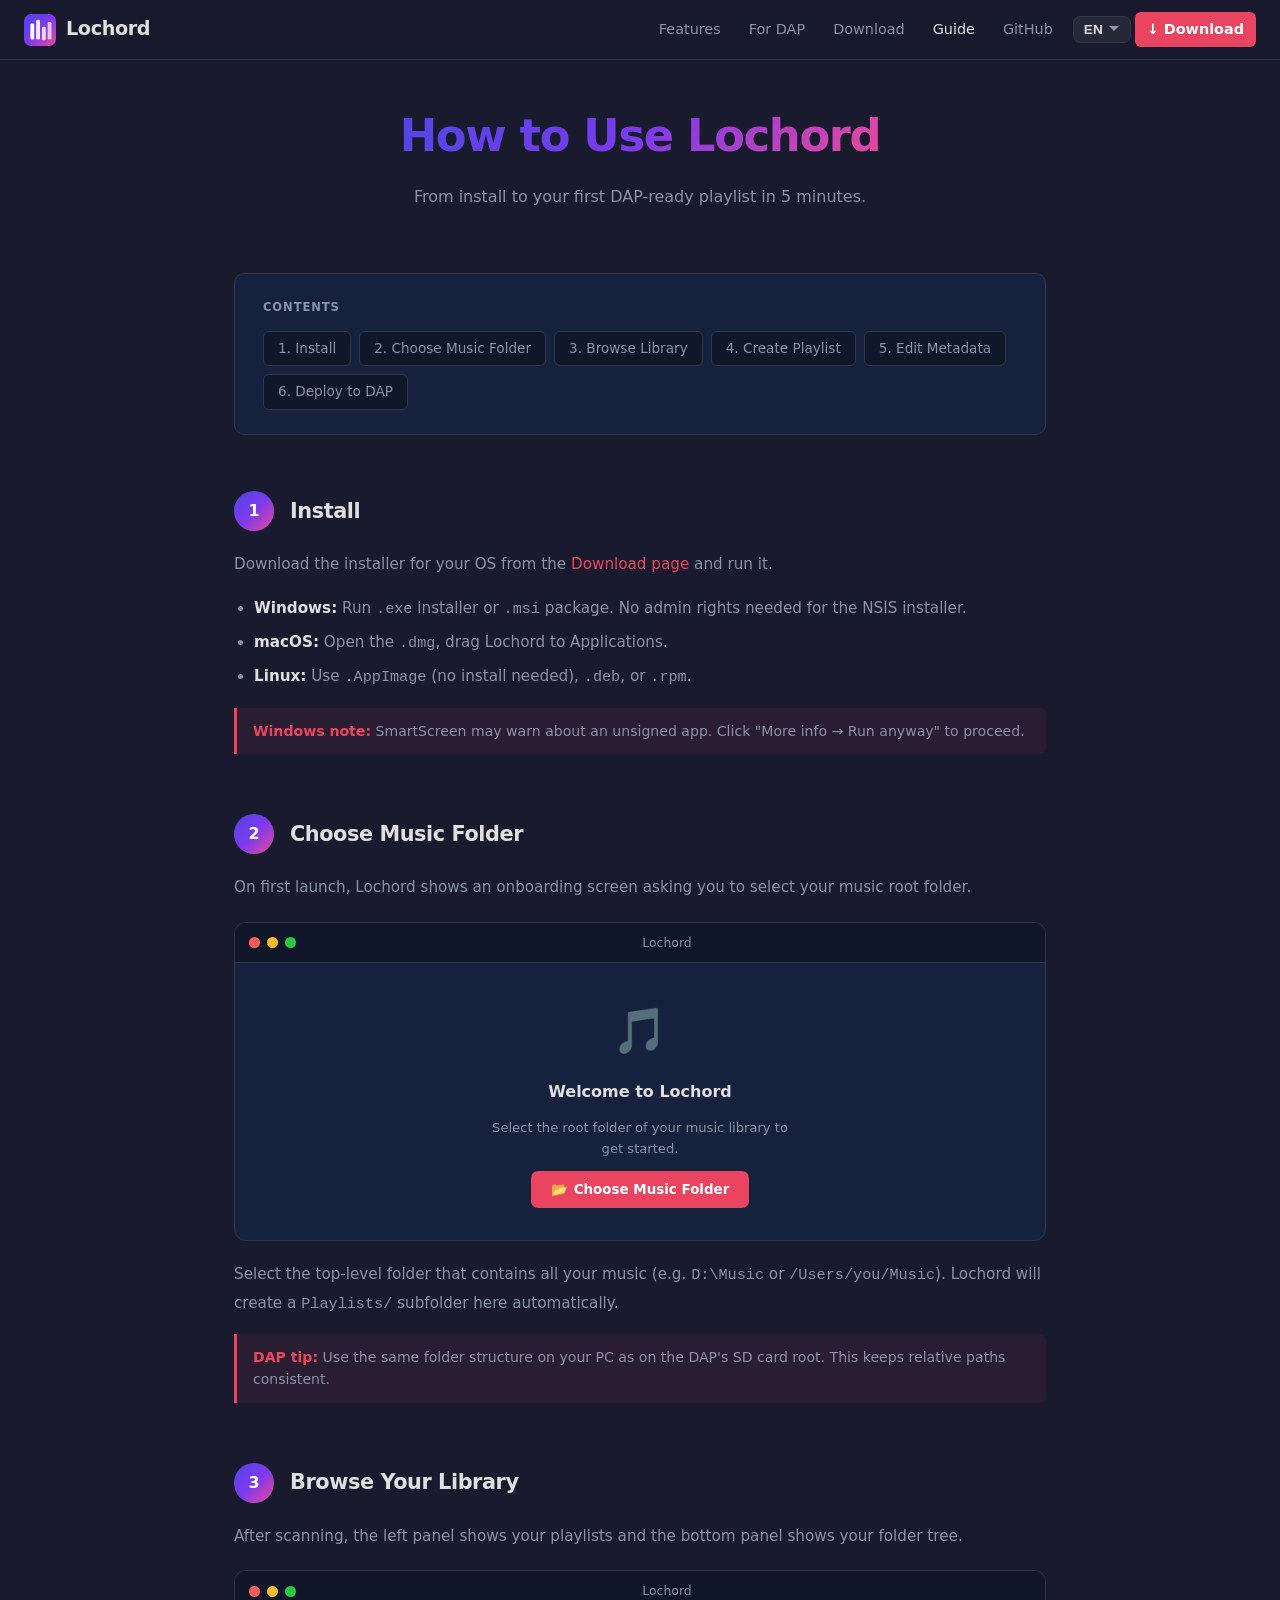
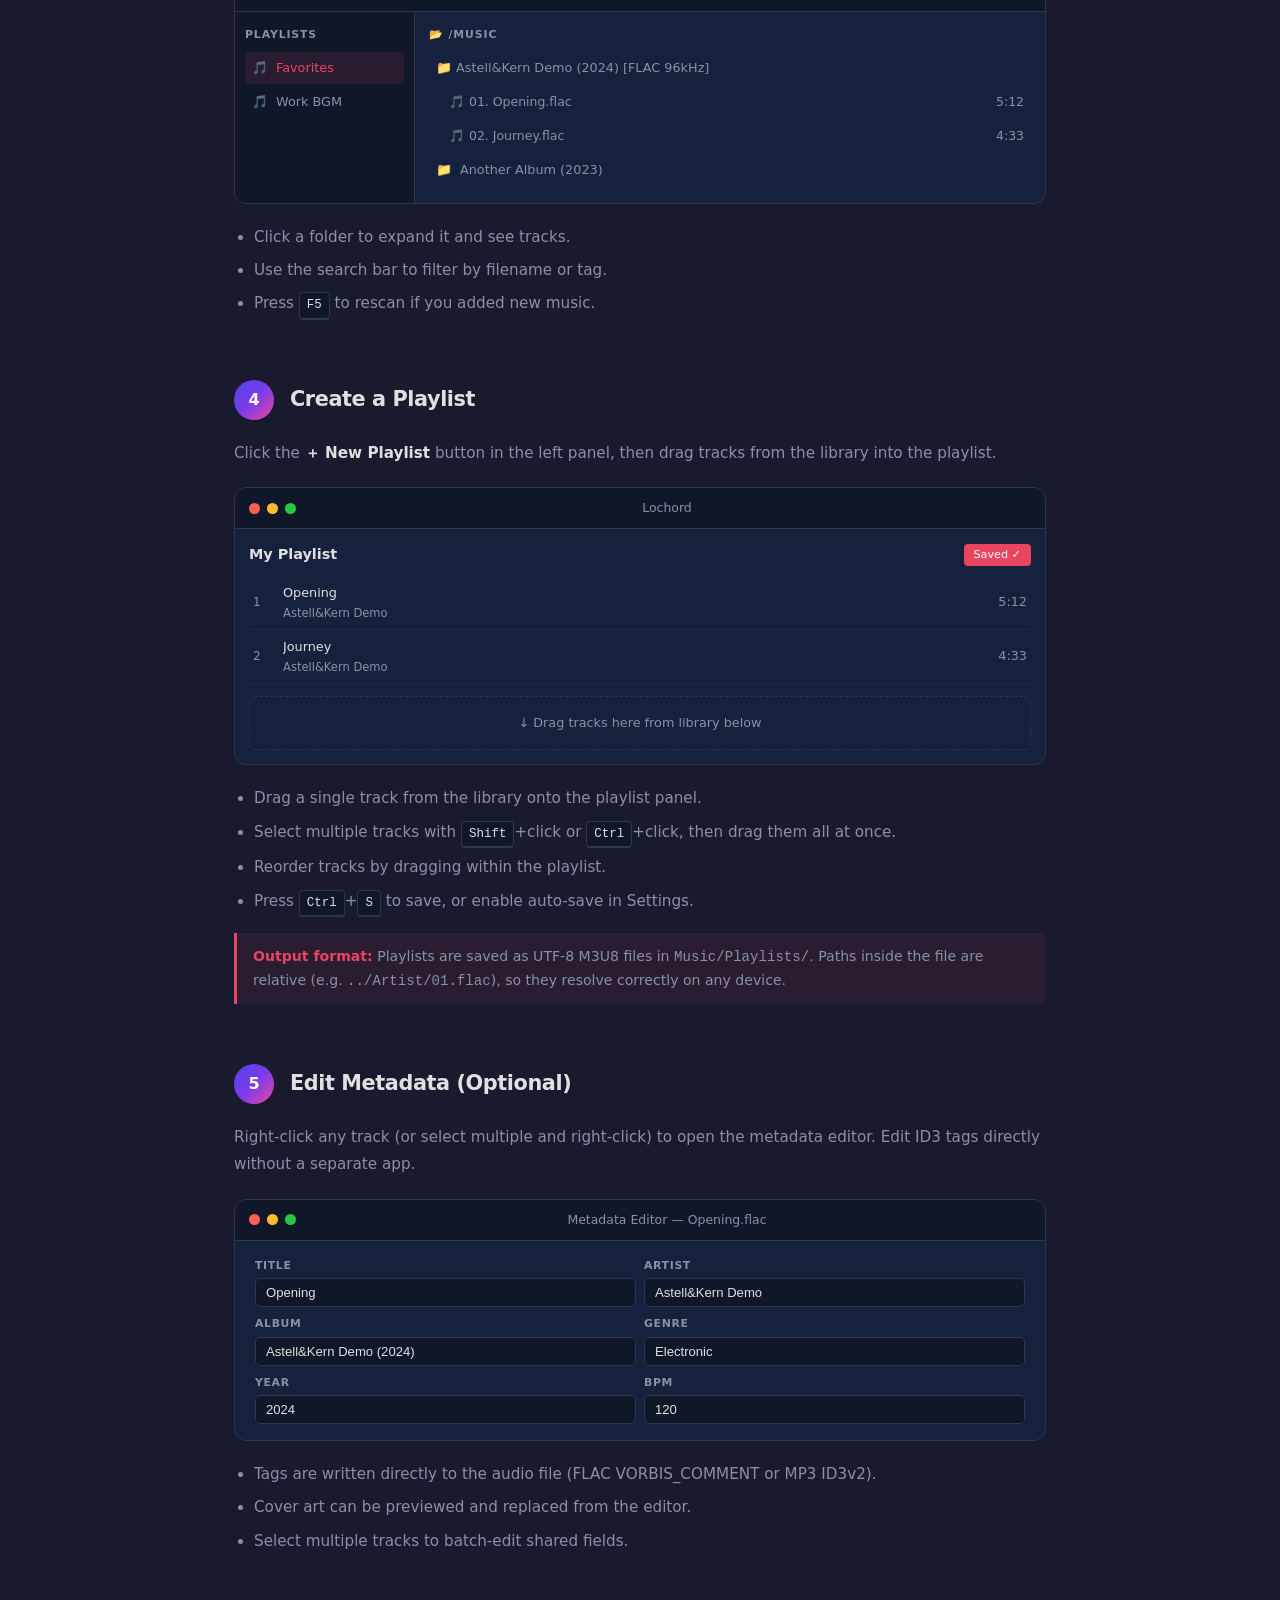
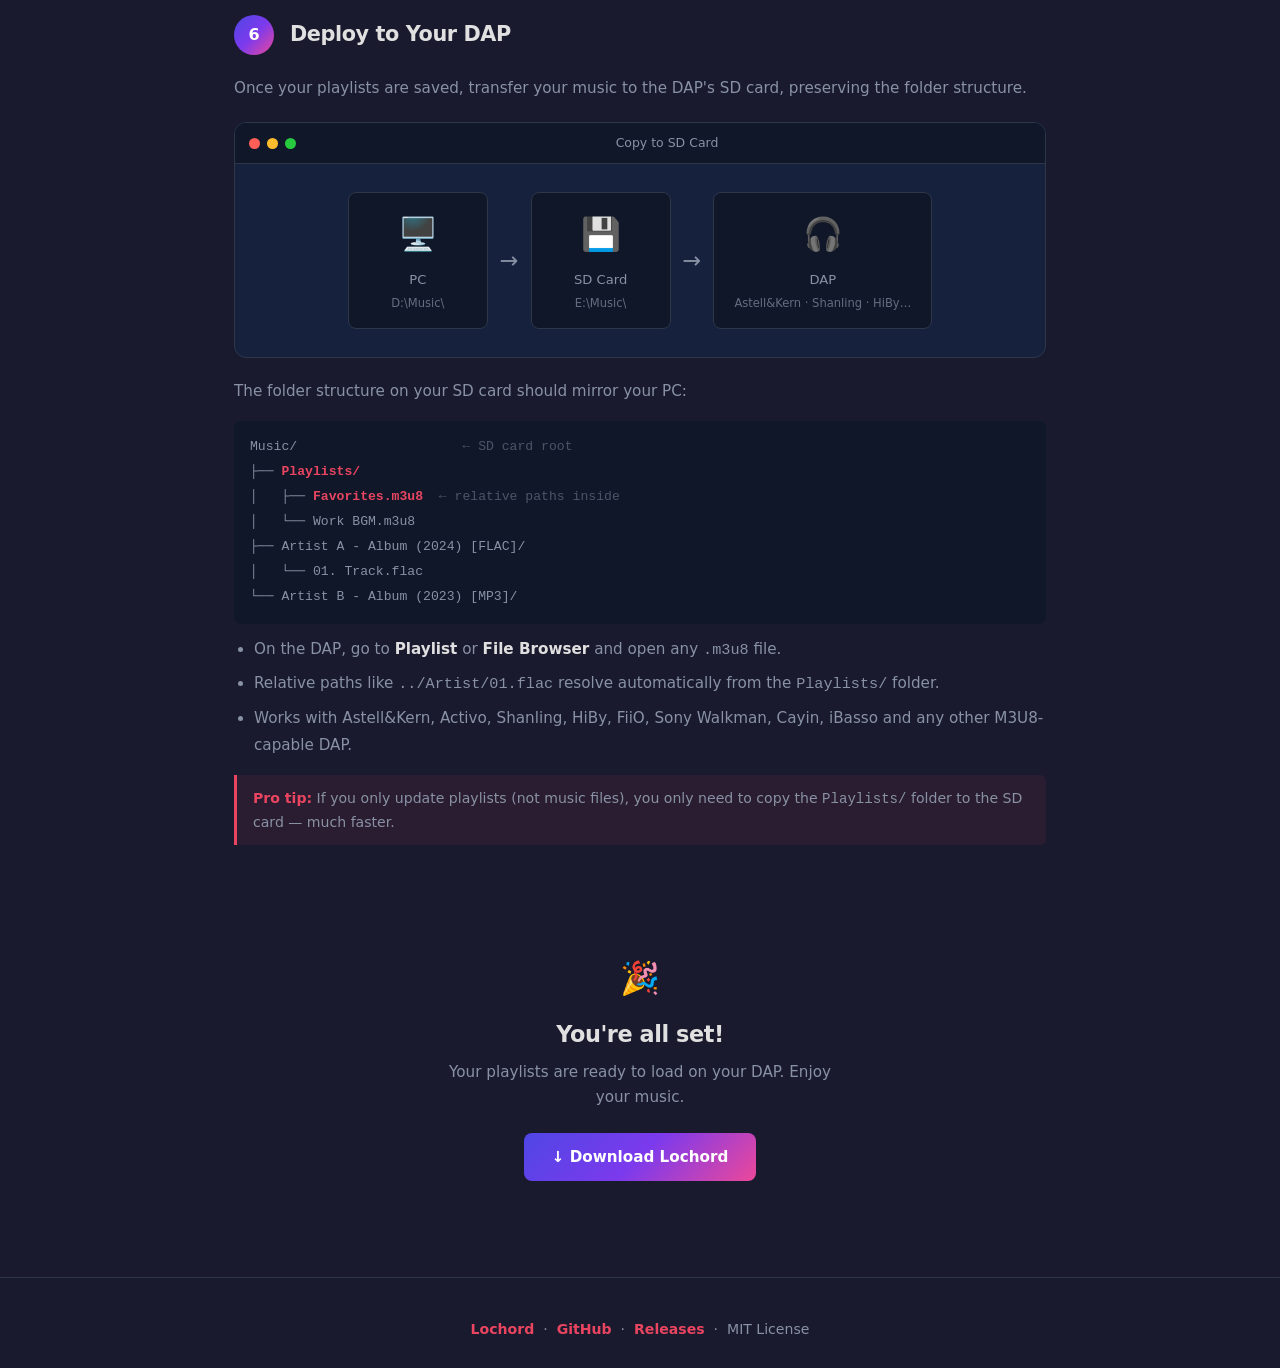
==== guide.html @ 1e68b019 "feat: add guide page and DAP section to LP index.html: - Add 'For DAP' and 'Guide' links to nav - Up" ====
<!DOCTYPE html>
<html lang="en">
<head>
  <meta charset="UTF-8" />
  <meta name="viewport" content="width=device-width, initial-scale=1.0" />
  <meta name="description" content="Lochord Guide — How to use Lochord to manage your music library and create M3U8 playlists for DAP." />
  <title data-i18n="meta.title">Lochord — How to Use</title>
  <link rel="icon" type="image/svg+xml" href="[data-uri]">
  <style>
    *, *::before, *::after { box-sizing: border-box; margin: 0; padding: 0; }

    :root {
      --bg:       #1a1a2e;
      --surface:  #16213e;
      --surface2: #0f1729;
      --accent:   #e94560;
      --accent-h: #ff5577;
      --text:     #e0e0e0;
      --muted:    #8892a4;
      --border:   #2d3748;
      --grad:     linear-gradient(135deg, #4F46E5 0%, #7C3AED 50%, #EC4899 100%);
      --radius:   10px;
    }

    html { scroll-behavior: smooth; }

    body {
      background: var(--bg);
      color: var(--text);
      font-family: -apple-system, BlinkMacSystemFont, 'Segoe UI', system-ui, sans-serif;
      line-height: 1.6;
    }

    a { color: inherit; text-decoration: none; }

    /* ── Nav (shared) ── */
    nav {
      position: fixed;
      top: 0; left: 0; right: 0;
      z-index: 100;
      background: rgba(26,26,46,0.85);
      backdrop-filter: blur(12px);
      -webkit-backdrop-filter: blur(12px);
      border-bottom: 1px solid var(--border);
      padding: 0 24px;
      height: 60px;
      display: flex;
      align-items: center;
      justify-content: space-between;
    }

    .nav-brand {
      display: flex;
      align-items: center;
      gap: 10px;
      font-size: 1.2rem;
      font-weight: 700;
      letter-spacing: -0.02em;
    }
    .nav-brand svg { width: 32px; height: 32px; flex-shrink: 0; }

    .nav-links {
      display: flex;
      align-items: center;
      gap: 4px;
    }

    .nav-links a {
      color: var(--muted);
      font-size: 0.9rem;
      padding: 6px 12px;
      border-radius: 6px;
      transition: color 0.2s, background 0.2s;
    }
    .nav-links a:hover { color: var(--text); background: rgba(255,255,255,0.06); }
    .nav-links a.active { color: var(--text); }
    .nav-links .btn-primary,
    .nav-links .btn-primary:hover { color: #fff; }

    .btn-primary {
      background: var(--accent);
      color: #fff;
      padding: 6px 16px;
      border-radius: 8px;
      font-size: 0.85rem;
      font-weight: 600;
      transition: background 0.2s, transform 0.2s;
    }
    .btn-primary:hover { background: var(--accent-h); transform: translateY(-1px); }

    /* Language switcher */
    .lang-switcher { position: relative; margin-left: 4px; }

    .lang-btn {
      display: flex;
      align-items: center;
      gap: 5px;
      background: rgba(255,255,255,0.06);
      border: 1px solid var(--border);
      border-radius: 7px;
      color: var(--text);
      font-size: 0.85rem;
      font-weight: 600;
      padding: 5px 10px;
      cursor: pointer;
      transition: background 0.2s, border-color 0.2s;
      white-space: nowrap;
    }
    .lang-btn:hover { background: rgba(255,255,255,0.10); border-color: var(--muted); }
    .lang-btn svg { opacity: 0.6; transition: transform 0.2s; }
    .lang-switcher.open .lang-btn svg { transform: rotate(180deg); }

    .lang-menu {
      display: none;
      position: absolute;
      right: 0;
      top: calc(100% + 6px);
      background: var(--surface);
      border: 1px solid var(--border);
      border-radius: 8px;
      overflow: hidden;
      box-shadow: 0 8px 24px rgba(0,0,0,0.4);
      min-width: 130px;
      z-index: 200;
    }
    .lang-switcher.open .lang-menu { display: block; }

    .lang-menu button {
      display: flex;
      align-items: center;
      gap: 8px;
      width: 100%;
      padding: 9px 14px;
      background: none;
      border: none;
      color: var(--muted);
      font-size: 0.85rem;
      cursor: pointer;
      transition: background 0.15s, color 0.15s;
    }
    .lang-menu button:hover { background: rgba(255,255,255,0.06); color: var(--text); }
    .lang-menu button.active { color: var(--accent); background: rgba(233,69,96,0.08); }

    /* ── Page layout ── */
    .page-wrap {
      max-width: 860px;
      margin: 0 auto;
      padding: 100px 24px 80px;
    }

    .page-header {
      text-align: center;
      margin-bottom: 64px;
    }

    .page-header h1 {
      font-size: clamp(1.8rem, 4vw, 2.8rem);
      font-weight: 800;
      letter-spacing: -0.03em;
      margin-bottom: 12px;
    }

    .gradient-text {
      background: var(--grad);
      -webkit-background-clip: text;
      -webkit-text-fill-color: transparent;
      background-clip: text;
    }

    .page-header p {
      color: var(--muted);
      font-size: 1rem;
      max-width: 500px;
      margin: 0 auto;
    }

    /* ── TOC ── */
    .toc {
      background: var(--surface);
      border: 1px solid var(--border);
      border-radius: var(--radius);
      padding: 24px 28px;
      margin-bottom: 56px;
    }

    .toc-title {
      font-size: 0.72rem;
      font-weight: 700;
      text-transform: uppercase;
      letter-spacing: 0.08em;
      color: var(--muted);
      margin-bottom: 14px;
    }

    .toc ol {
      list-style: none;
      display: flex;
      flex-wrap: wrap;
      gap: 8px;
    }

    .toc li a {
      display: block;
      background: var(--surface2);
      border: 1px solid var(--border);
      border-radius: 6px;
      padding: 6px 14px;
      font-size: 0.85rem;
      color: var(--muted);
      transition: color 0.2s, border-color 0.2s;
    }
    .toc li a:hover { color: var(--accent); border-color: rgba(233,69,96,0.4); }

    /* ── Steps ── */
    .step {
      margin-bottom: 60px;
      scroll-margin-top: 80px;
    }

    .step-header {
      display: flex;
      align-items: center;
      gap: 16px;
      margin-bottom: 20px;
    }

    .step-num {
      width: 40px;
      height: 40px;
      border-radius: 50%;
      background: var(--grad);
      color: #fff;
      font-size: 1rem;
      font-weight: 800;
      display: flex;
      align-items: center;
      justify-content: center;
      flex-shrink: 0;
    }

    .step h2 {
      font-size: 1.3rem;
      font-weight: 700;
      letter-spacing: -0.02em;
    }

    .step > p, .step > ul, .step > ol {
      color: var(--muted);
      font-size: 0.95rem;
      line-height: 1.8;
      margin-bottom: 16px;
    }

    .step ul, .step ol {
      padding-left: 20px;
    }

    .step li { margin-bottom: 6px; }

    .step strong { color: var(--text); }

    .step-tip {
      background: rgba(233,69,96,0.08);
      border-left: 3px solid var(--accent);
      border-radius: 0 6px 6px 0;
      padding: 12px 16px;
      font-size: 0.88rem;
      color: var(--muted);
      margin-top: 16px;
    }
    .step-tip strong { color: var(--accent); }

    /* ── Mockup windows ── */
    .mockup {
      background: var(--surface);
      border: 1px solid var(--border);
      border-radius: 12px;
      overflow: hidden;
      margin: 20px 0;
      font-size: 0.82rem;
    }

    .mockup-bar {
      background: var(--surface2);
      border-bottom: 1px solid var(--border);
      padding: 10px 14px;
      display: flex;
      align-items: center;
      gap: 7px;
    }

    .dot { width: 11px; height: 11px; border-radius: 50%; }
    .dot-r { background: #ff5f56; }
    .dot-y { background: #ffbd2e; }
    .dot-g { background: #27c93f; }

    .mockup-title { flex: 1; text-align: center; font-size: 0.78rem; color: var(--muted); }

    .mockup-body { padding: 16px 20px; }

    .onboard-center {
      display: flex;
      flex-direction: column;
      align-items: center;
      gap: 12px;
      padding: 32px 20px;
      text-align: center;
    }

    .onboard-icon { font-size: 2.8rem; }
    .onboard-title { font-size: 1rem; font-weight: 700; }
    .onboard-sub   { font-size: 0.82rem; color: var(--muted); max-width: 320px; }

    .fake-btn {
      display: inline-flex;
      align-items: center;
      gap: 6px;
      background: var(--accent);
      color: #fff;
      padding: 8px 20px;
      border-radius: 7px;
      font-size: 0.84rem;
      font-weight: 600;
    }

    .ui-two-col {
      display: grid;
      grid-template-columns: 180px 1fr;
    }

    .ui-col-left {
      background: var(--surface2);
      border-right: 1px solid var(--border);
      padding: 14px 10px;
    }

    .ui-col-right { padding: 14px; }

    .ui-label {
      font-size: 0.68rem;
      font-weight: 700;
      text-transform: uppercase;
      letter-spacing: 0.08em;
      color: var(--muted);
      margin-bottom: 8px;
    }

    .ui-row {
      display: flex;
      align-items: center;
      gap: 8px;
      padding: 6px 7px;
      border-radius: 5px;
      color: var(--muted);
      margin-bottom: 2px;
      font-size: 0.8rem;
    }
    .ui-row.active { background: rgba(233,69,96,0.12); color: var(--accent); }
    .ui-row.indent { padding-left: 20px; font-size: 0.78rem; }

    .ui-track-row {
      display: grid;
      grid-template-columns: 22px 1fr 50px;
      align-items: center;
      gap: 8px;
      padding: 7px 4px;
      border-bottom: 1px solid rgba(45,55,72,0.5);
      font-size: 0.8rem;
      color: var(--muted);
    }
    .ui-track-name-col { overflow: hidden; }
    .ui-track-title { color: var(--text); font-weight: 500; white-space: nowrap; overflow: hidden; text-overflow: ellipsis; }
    .ui-track-sub   { font-size: 0.72rem; }
    .ui-track-dur   { text-align: right; font-variant-numeric: tabular-nums; }

    .drag-hint {
      text-align: center;
      padding: 16px;
      border: 1px dashed var(--border);
      border-radius: 6px;
      color: var(--muted);
      font-size: 0.8rem;
      margin-top: 12px;
    }

    .meta-grid {
      display: grid;
      grid-template-columns: 1fr 1fr;
      gap: 8px;
      padding: 16px 20px;
    }

    .meta-field label {
      display: block;
      font-size: 0.68rem;
      font-weight: 700;
      text-transform: uppercase;
      letter-spacing: 0.06em;
      color: var(--muted);
      margin-bottom: 4px;
    }

    .meta-field input {
      background: var(--surface2);
      border: 1px solid var(--border);
      border-radius: 5px;
      color: var(--text);
      font-size: 0.82rem;
      padding: 6px 10px;
      width: 100%;
      outline: none;
      pointer-events: none;
    }

    .dap-transfer {
      display: flex;
      align-items: center;
      justify-content: center;
      gap: 12px;
      flex-wrap: wrap;
      padding: 28px 20px;
    }

    .dap-box {
      background: var(--surface2);
      border: 1px solid var(--border);
      border-radius: 8px;
      padding: 16px 20px;
      text-align: center;
      min-width: 140px;
    }

    .dap-box-icon { font-size: 2rem; margin-bottom: 8px; }
    .dap-box-label { font-size: 0.82rem; color: var(--muted); }
    .dap-box-sub   { font-size: 0.72rem; color: var(--muted); opacity: 0.7; margin-top: 4px; }

    .dap-arrow { font-size: 1.4rem; color: var(--muted); }

    .file-tree {
      background: var(--surface2);
      border-radius: 7px;
      padding: 14px 16px;
      font-family: 'Consolas', 'Menlo', monospace;
      font-size: 0.82rem;
      color: var(--muted);
      line-height: 1.9;
      margin: 12px 0;
    }

    .file-tree .hl { color: var(--accent); font-weight: 600; }
    .file-tree .dim { opacity: 0.5; }

    .kbd {
      display: inline-flex;
      align-items: center;
      background: var(--surface2);
      border: 1px solid var(--border);
      border-bottom-width: 2px;
      border-radius: 4px;
      padding: 1px 7px;
      font-size: 0.78rem;
      font-family: 'Consolas', monospace;
      color: var(--text);
    }

    /* ── Footer ── */
    .guide-footer {
      text-align: center;
      padding: 40px 24px;
      border-top: 1px solid var(--border);
      color: var(--muted);
      font-size: 0.88rem;
    }

    .guide-footer a { color: var(--accent); font-weight: 600; }
    .guide-footer a:hover { color: var(--accent-h); }

    @media (max-width: 600px) {
      .ui-two-col { grid-template-columns: 1fr; }
      .ui-col-left { display: none; }
      .meta-grid { grid-template-columns: 1fr; }
      .dap-transfer { flex-direction: column; }
      .toc ol { flex-direction: column; }
    }
  </style>
</head>
<body>

<!-- ── Nav ── -->
<nav>
  <a href="index.html" class="nav-brand">
    <svg viewBox="0 0 100 100" fill="none" xmlns="http://www.w3.org/2000/svg">
      <rect width="100" height="100" rx="22" fill="url(#ng)"/>
      <rect x="20" y="30" width="12" height="50" rx="4" fill="white"/>
      <rect x="38" y="18" width="12" height="62" rx="4" fill="white" opacity=".9"/>
      <rect x="56" y="40" width="12" height="42" rx="4" fill="white" opacity=".8"/>
      <rect x="74" y="25" width="12" height="55" rx="4" fill="white" opacity=".7"/>
      <defs>
        <linearGradient id="ng" x1="0" y1="0" x2="100" y2="100" gradientUnits="userSpaceOnUse">
          <stop stop-color="#4F46E5"/>
          <stop offset=".5" stop-color="#7C3AED"/>
          <stop offset="1" stop-color="#EC4899"/>
        </linearGradient>
      </defs>
    </svg>
    Lochord
  </a>
  <div class="nav-links">
    <a href="index.html#features" data-i18n="nav.features">Features</a>
    <a href="index.html#dap" data-i18n="nav.dap">For DAP</a>
    <a href="index.html#download" data-i18n="nav.download">Download</a>
    <a href="guide.html" class="active" data-i18n="nav.guide">Guide</a>
    <a href="https://github.com/kakeru-ikeda/Lochord" target="_blank" rel="noopener">GitHub</a>

    <div class="lang-switcher" id="langSwitcher">
      <button class="lang-btn" id="langBtn" aria-label="Switch language">
        <span id="currentLangLabel">EN</span>
        <svg width="12" height="12" viewBox="0 0 12 12" fill="currentColor"><path d="M6 8L1 3h10L6 8z"/></svg>
      </button>
      <div class="lang-menu" id="langMenu">
        <button data-lang="en" class="active">🇺🇸 English</button>
        <button data-lang="ja">🇯🇵 日本語</button>
        <button data-lang="ko">🇰🇷 한국어</button>
        <button data-lang="zh">🇨🇳 中文</button>
      </div>
    </div>

    <a href="index.html#download" class="btn-primary" data-i18n="nav.downloadBtn">↓ Download</a>
  </div>
</nav>

<!-- ── Page content ── -->
<div class="page-wrap">
  <div class="page-header">
    <h1><span class="gradient-text" data-i18n="guide.title">How to Use Lochord</span></h1>
    <p data-i18n="guide.sub">From install to your first DAP-ready playlist in 5 minutes.</p>
  </div>

  <!-- TOC -->
  <div class="toc">
    <div class="toc-title" data-i18n="guide.toc">Contents</div>
    <ol>
      <li><a href="#step1" data-i18n="s1.title">1. Install</a></li>
      <li><a href="#step2" data-i18n="s2.title">2. Choose Music Folder</a></li>
      <li><a href="#step3" data-i18n="s3.title">3. Browse Library</a></li>
      <li><a href="#step4" data-i18n="s4.title">4. Create Playlist</a></li>
      <li><a href="#step5" data-i18n="s5.title">5. Edit Metadata</a></li>
      <li><a href="#step6" data-i18n="s6.title">6. Deploy to DAP</a></li>
    </ol>
  </div>

  <!-- Step 1 -->
  <div class="step" id="step1">
    <div class="step-header">
      <div class="step-num">1</div>
      <h2 data-i18n="s1.title">Install</h2>
    </div>
    <p data-i18n="s1.p1">Download the installer for your OS from the <a href="index.html#download" style="color:var(--accent)">Download page</a> and run it.</p>
    <ul>
      <li data-i18n="s1.li1"><strong>Windows:</strong> Run <code>.exe</code> installer or <code>.msi</code> package. No admin rights needed for the NSIS installer.</li>
      <li data-i18n="s1.li2"><strong>macOS:</strong> Open the <code>.dmg</code>, drag Lochord to Applications.</li>
      <li data-i18n="s1.li3"><strong>Linux:</strong> Use <code>.AppImage</code> (no install needed), <code>.deb</code>, or <code>.rpm</code>.</li>
    </ul>
    <div class="step-tip">
      <strong data-i18n="s1.tip.label">Windows note:</strong>
      <span data-i18n="s1.tip.text"> SmartScreen may warn about an unsigned app. Click "More info → Run anyway" to proceed.</span>
    </div>
  </div>

  <!-- Step 2 -->
  <div class="step" id="step2">
    <div class="step-header">
      <div class="step-num">2</div>
      <h2 data-i18n="s2.title">Choose Music Folder</h2>
    </div>
    <p data-i18n="s2.p1">On first launch, Lochord shows an onboarding screen asking you to select your music root folder.</p>
    <div class="mockup">
      <div class="mockup-bar">
        <div class="dot dot-r"></div><div class="dot dot-y"></div><div class="dot dot-g"></div>
        <div class="mockup-title">Lochord</div>
      </div>
      <div class="onboard-center">
        <div class="onboard-icon">🎵</div>
        <div class="onboard-title" data-i18n="s2.mock.title">Welcome to Lochord</div>
        <div class="onboard-sub" data-i18n="s2.mock.sub">Select the root folder of your music library to get started.</div>
        <div class="fake-btn">📂 <span data-i18n="s2.mock.btn">Choose Music Folder</span></div>
      </div>
    </div>
    <p data-i18n="s2.p2">Select the top-level folder that contains all your music (e.g. <code>D:\Music</code> or <code>/Users/you/Music</code>). Lochord will create a <code>Playlists/</code> subfolder here automatically.</p>
    <div class="step-tip">
      <strong data-i18n="s2.tip.label">DAP tip:</strong>
      <span data-i18n="s2.tip.text"> Use the same folder structure on your PC as on the DAP's SD card root. This keeps relative paths consistent.</span>
    </div>
  </div>

  <!-- Step 3 -->
  <div class="step" id="step3">
    <div class="step-header">
      <div class="step-num">3</div>
      <h2 data-i18n="s3.title">Browse Your Library</h2>
    </div>
    <p data-i18n="s3.p1">After scanning, the left panel shows your playlists and the bottom panel shows your folder tree.</p>
    <div class="mockup">
      <div class="mockup-bar">
        <div class="dot dot-r"></div><div class="dot dot-y"></div><div class="dot dot-g"></div>
        <div class="mockup-title">Lochord</div>
      </div>
      <div class="ui-two-col">
        <div class="ui-col-left">
          <div class="ui-label" data-i18n="s3.mock.playlists">Playlists</div>
          <div class="ui-row active">🎵 <span data-i18n="s3.mock.pl1">Favorites</span></div>
          <div class="ui-row">🎵 <span data-i18n="s3.mock.pl2">Work BGM</span></div>
        </div>
        <div class="ui-col-right">
          <div class="ui-label">📂 /Music</div>
          <div class="ui-row">📁 Astell&amp;Kern Demo (2024) [FLAC 96kHz]</div>
          <div class="ui-row indent">🎵 01. Opening.flac &nbsp; <span style="margin-left:auto">5:12</span></div>
          <div class="ui-row indent">🎵 02. Journey.flac &nbsp; <span style="margin-left:auto">4:33</span></div>
          <div class="ui-row">📁 <span data-i18n="s3.mock.folder2">Another Album (2023)</span></div>
        </div>
      </div>
    </div>
    <ul>
      <li data-i18n="s3.li1">Click a folder to expand it and see tracks.</li>
      <li data-i18n="s3.li2">Use the search bar to filter by filename or tag.</li>
      <li data-i18n="s3.li3">Press <kbd class="kbd">F5</kbd> to rescan if you added new music.</li>
    </ul>
  </div>

  <!-- Step 4 -->
  <div class="step" id="step4">
    <div class="step-header">
      <div class="step-num">4</div>
      <h2 data-i18n="s4.title">Create a Playlist</h2>
    </div>
    <p data-i18n="s4.p1">Click the <strong data-i18n="s4.newBtn">＋ New Playlist</strong> button in the left panel, then drag tracks from the library into the playlist.</p>
    <div class="mockup">
      <div class="mockup-bar">
        <div class="dot dot-r"></div><div class="dot dot-y"></div><div class="dot dot-g"></div>
        <div class="mockup-title">Lochord</div>
      </div>
      <div style="padding:14px">
        <div style="display:flex;justify-content:space-between;align-items:center;margin-bottom:10px">
          <span style="font-weight:700;font-size:0.9rem" data-i18n="s4.mock.name">My Playlist</span>
          <span style="background:var(--accent);color:#fff;font-size:0.7rem;padding:2px 10px;border-radius:4px" data-i18n="s4.mock.saved">Saved ✓</span>
        </div>
        <div class="ui-track-row">
          <span style="color:var(--muted);font-size:0.75rem">1</span>
          <div class="ui-track-name-col">
            <div class="ui-track-title">Opening</div>
            <div class="ui-track-sub">Astell&amp;Kern Demo</div>
          </div>
          <span class="ui-track-dur">5:12</span>
        </div>
        <div class="ui-track-row">
          <span style="color:var(--muted);font-size:0.75rem">2</span>
          <div class="ui-track-name-col">
            <div class="ui-track-title">Journey</div>
            <div class="ui-track-sub">Astell&amp;Kern Demo</div>
          </div>
          <span class="ui-track-dur">4:33</span>
        </div>
        <div class="drag-hint" data-i18n="s4.mock.hint">↓ Drag tracks here from library below</div>
      </div>
    </div>
    <ul>
      <li data-i18n="s4.li1">Drag a single track from the library onto the playlist panel.</li>
      <li data-i18n="s4.li2">Select multiple tracks with <kbd class="kbd">Shift</kbd>+click or <kbd class="kbd">Ctrl</kbd>+click, then drag them all at once.</li>
      <li data-i18n="s4.li3">Reorder tracks by dragging within the playlist.</li>
      <li data-i18n="s4.li4">Press <kbd class="kbd">Ctrl</kbd>+<kbd class="kbd">S</kbd> to save, or enable auto-save in Settings.</li>
    </ul>
    <div class="step-tip">
      <strong data-i18n="s4.tip.label">Output format:</strong>
      <span data-i18n="s4.tip.text"> Playlists are saved as UTF-8 M3U8 files in <code>Music/Playlists/</code>. Paths inside the file are relative (e.g. <code>../Artist/01.flac</code>), so they resolve correctly on any device.</span>
    </div>
  </div>

  <!-- Step 5 -->
  <div class="step" id="step5">
    <div class="step-header">
      <div class="step-num">5</div>
      <h2 data-i18n="s5.title">Edit Metadata (Optional)</h2>
    </div>
    <p data-i18n="s5.p1">Right-click any track (or select multiple and right-click) to open the metadata editor. Edit ID3 tags directly without a separate app.</p>
    <div class="mockup">
      <div class="mockup-bar">
        <div class="dot dot-r"></div><div class="dot dot-y"></div><div class="dot dot-g"></div>
        <div class="mockup-title" data-i18n="s5.mock.title">Metadata Editor — Opening.flac</div>
      </div>
      <div class="meta-grid">
        <div class="meta-field"><label data-i18n="s5.field.title">Title</label><input readonly value="Opening" /></div>
        <div class="meta-field"><label data-i18n="s5.field.artist">Artist</label><input readonly value="Astell&Kern Demo" /></div>
        <div class="meta-field"><label data-i18n="s5.field.album">Album</label><input readonly value="Astell&Kern Demo (2024)" /></div>
        <div class="meta-field"><label data-i18n="s5.field.genre">Genre</label><input readonly value="Electronic" /></div>
        <div class="meta-field"><label data-i18n="s5.field.year">Year</label><input readonly value="2024" /></div>
        <div class="meta-field"><label data-i18n="s5.field.bpm">BPM</label><input readonly value="120" /></div>
      </div>
    </div>
    <ul>
      <li data-i18n="s5.li1">Tags are written directly to the audio file (FLAC VORBIS_COMMENT or MP3 ID3v2).</li>
      <li data-i18n="s5.li2">Cover art can be previewed and replaced from the editor.</li>
      <li data-i18n="s5.li3">Select multiple tracks to batch-edit shared fields.</li>
    </ul>
  </div>

  <!-- Step 6 -->
  <div class="step" id="step6">
    <div class="step-header">
      <div class="step-num">6</div>
      <h2 data-i18n="s6.title">Deploy to Your DAP</h2>
    </div>
    <p data-i18n="s6.p1">Once your playlists are saved, transfer your music to the DAP's SD card, preserving the folder structure.</p>

    <div class="mockup">
      <div class="mockup-bar">
        <div class="dot dot-r"></div><div class="dot dot-y"></div><div class="dot dot-g"></div>
        <div class="mockup-title" data-i18n="s6.mock.title">Copy to SD Card</div>
      </div>
      <div class="dap-transfer">
        <div class="dap-box">
          <div class="dap-box-icon">🖥️</div>
          <div class="dap-box-label" data-i18n="s6.mock.pc">PC</div>
          <div class="dap-box-sub">D:\Music\</div>
        </div>
        <div class="dap-arrow">→</div>
        <div class="dap-box">
          <div class="dap-box-icon">💾</div>
          <div class="dap-box-label" data-i18n="s6.mock.sd">SD Card</div>
          <div class="dap-box-sub">E:\Music\</div>
        </div>
        <div class="dap-arrow">→</div>
        <div class="dap-box">
          <div class="dap-box-icon">🎧</div>
          <div class="dap-box-label" data-i18n="s6.mock.dap">DAP</div>
          <div class="dap-box-sub">Astell&amp;Kern · Shanling · HiBy…</div>
        </div>
      </div>
    </div>

    <p data-i18n="s6.p2">The folder structure on your SD card should mirror your PC:</p>
    <div class="file-tree">
Music/ &nbsp;&nbsp;&nbsp;&nbsp;&nbsp;&nbsp;&nbsp;&nbsp;&nbsp;&nbsp;&nbsp;&nbsp;&nbsp;&nbsp;&nbsp;&nbsp;&nbsp;&nbsp;&nbsp; <span class="dim" data-i18n="s6.tree.root">← SD card root</span><br>
├── <span class="hl">Playlists/</span><br>
│ &nbsp; ├── <span class="hl">Favorites.m3u8</span> &nbsp;<span class="dim" data-i18n="s6.tree.m3u">← relative paths inside</span><br>
│ &nbsp; └── Work BGM.m3u8<br>
├── Artist A - Album (2024) [FLAC]/<br>
│ &nbsp; └── 01. Track.flac<br>
└── Artist B - Album (2023) [MP3]/</div>

    <ul>
      <li data-i18n="s6.li1">On the DAP, go to <strong>Playlist</strong> or <strong>File Browser</strong> and open any <code>.m3u8</code> file.</li>
      <li data-i18n="s6.li2">Relative paths like <code>../Artist/01.flac</code> resolve automatically from the <code>Playlists/</code> folder.</li>
      <li data-i18n="s6.li3">Works with Astell&amp;Kern, Activo, Shanling, HiBy, FiiO, Sony Walkman, Cayin, iBasso and any other M3U8-capable DAP.</li>
    </ul>
    <div class="step-tip">
      <strong data-i18n="s6.tip.label">Pro tip:</strong>
      <span data-i18n="s6.tip.text"> If you only update playlists (not music files), you only need to copy the <code>Playlists/</code> folder to the SD card — much faster.</span>
    </div>
  </div>

  <!-- Done banner -->
  <div style="text-align:center;padding:48px 0 16px">
    <div style="font-size:2rem;margin-bottom:12px">🎉</div>
    <h2 style="font-size:1.4rem;font-weight:800;letter-spacing:-0.02em;margin-bottom:8px" data-i18n="guide.done.title">You're all set!</h2>
    <p style="color:var(--muted);font-size:0.95rem;max-width:420px;margin:0 auto 24px" data-i18n="guide.done.sub">Your playlists are ready to load on your DAP. Enjoy your music.</p>
    <a href="index.html#download" style="display:inline-flex;align-items:center;gap:8px;background:var(--grad);color:#fff;padding:12px 28px;border-radius:8px;font-weight:700;font-size:0.95rem;" data-i18n="guide.done.btn">↓ Download Lochord</a>
  </div>
</div>

<!-- ── Footer ── -->
<div class="guide-footer">
  <p>
    <a href="index.html">Lochord</a>
    &nbsp;·&nbsp;
    <a href="https://github.com/kakeru-ikeda/Lochord" target="_blank" rel="noopener">GitHub</a>
    &nbsp;·&nbsp;
    <a href="https://github.com/kakeru-ikeda/Lochord/releases" target="_blank" rel="noopener" data-i18n="footer.releases">Releases</a>
    &nbsp;·&nbsp; MIT License
  </p>
</div>

<script>
const T = {
  en: {
    "nav.features": "Features", "nav.dap": "For DAP", "nav.guide": "Guide",
    "nav.download": "Download", "nav.downloadBtn": "↓ Download",
    "meta.title":   "Lochord — How to Use",
    "guide.title":  "How to Use Lochord",
    "guide.sub":    "From install to your first DAP-ready playlist in 5 minutes.",
    "guide.toc":    "Contents",
    "s1.title": "Install",
    "s1.p1": "Download the installer for your OS from the Download page and run it.",
    "s1.li1": "Windows: Run .exe installer or .msi package. No admin rights needed for the NSIS installer.",
    "s1.li2": "macOS: Open the .dmg, drag Lochord to Applications.",
    "s1.li3": "Linux: Use .AppImage (no install needed), .deb, or .rpm.",
    "s1.tip.label": "Windows note:", "s1.tip.text": " SmartScreen may warn about an unsigned app. Click "More info → Run anyway" to proceed.",
    "s2.title": "Choose Music Folder",
    "s2.p1": "On first launch, Lochord shows an onboarding screen asking you to select your music root folder.",
    "s2.mock.title": "Welcome to Lochord",
    "s2.mock.sub": "Select the root folder of your music library to get started.",
    "s2.mock.btn": "Choose Music Folder",
    "s2.p2": "Select the top-level folder that contains all your music. Lochord will create a Playlists/ subfolder here automatically.",
    "s2.tip.label": "DAP tip:", "s2.tip.text": " Use the same folder structure on your PC as on the DAP's SD card root. This keeps relative paths consistent.",
    "s3.title": "Browse Your Library",
    "s3.p1": "After scanning, the left panel shows your playlists and the right panel shows your folder tree.",
    "s3.mock.playlists": "Playlists", "s3.mock.pl1": "Favorites", "s3.mock.pl2": "Work BGM",
    "s3.mock.folder2": "Another Album (2023)",
    "s3.li1": "Click a folder to expand it and see tracks.",
    "s3.li2": "Use the search bar to filter by filename or tag.",
    "s3.li3": "Press F5 to rescan if you added new music.",
    "s4.title": "Create a Playlist",
    "s4.p1": "Click the ＋ New Playlist button in the left panel, then drag tracks from the library into the playlist.",
    "s4.newBtn": "＋ New Playlist",
    "s4.mock.name": "My Playlist", "s4.mock.saved": "Saved ✓",
    "s4.mock.hint": "↓ Drag tracks here from library below",
    "s4.li1": "Drag a single track from the library onto the playlist panel.",
    "s4.li2": "Select multiple tracks with Shift+click or Ctrl+click, then drag them all at once.",
    "s4.li3": "Reorder tracks by dragging within the playlist.",
    "s4.li4": "Press Ctrl+S to save, or enable auto-save in Settings.",
    "s4.tip.label": "Output format:", "s4.tip.text": " Playlists are saved as UTF-8 M3U8 files in Music/Playlists/. Paths inside the file are relative, so they resolve correctly on any device.",
    "s5.title": "Edit Metadata (Optional)",
    "s5.p1": "Right-click any track to open the metadata editor. Edit ID3 tags directly without a separate app.",
    "s5.mock.title": "Metadata Editor — Opening.flac",
    "s5.field.title": "Title", "s5.field.artist": "Artist", "s5.field.album": "Album",
    "s5.field.genre": "Genre", "s5.field.year": "Year", "s5.field.bpm": "BPM",
    "s5.li1": "Tags are written directly to the audio file (FLAC VORBIS_COMMENT or MP3 ID3v2).",
    "s5.li2": "Cover art can be previewed and replaced from the editor.",
    "s5.li3": "Select multiple tracks to batch-edit shared fields.",
    "s6.title": "Deploy to Your DAP",
    "s6.p1": "Once your playlists are saved, transfer your music to the DAP's SD card, preserving the folder structure.",
    "s6.mock.title": "Copy to SD Card",
    "s6.mock.pc": "PC", "s6.mock.sd": "SD Card", "s6.mock.dap": "DAP",
    "s6.p2": "The folder structure on your SD card should mirror your PC:",
    "s6.tree.root": "← SD card root", "s6.tree.m3u": "← relative paths inside",
    "s6.li1": "On the DAP, go to Playlist or File Browser and open any .m3u8 file.",
    "s6.li2": "Relative paths like ../Artist/01.flac resolve automatically from the Playlists/ folder.",
    "s6.li3": "Works with Astell&Kern, Activo, Shanling, HiBy, FiiO, Sony Walkman, Cayin, iBasso and any other M3U8-capable DAP.",
    "s6.tip.label": "Pro tip:", "s6.tip.text": " If you only update playlists, you only need to copy the Playlists/ folder to the SD card — much faster.",
    "guide.done.title": "You're all set!",
    "guide.done.sub": "Your playlists are ready to load on your DAP. Enjoy your music.",
    "guide.done.btn": "↓ Download Lochord",
    "footer.releases": "Releases",
  },

  ja: {
    "nav.features": "機能", "nav.dap": "DAP 向け", "nav.guide": "使い方",
    "nav.download": "ダウンロード", "nav.downloadBtn": "↓ ダウンロード",
    "meta.title":   "Lochord — 使い方ガイド",
    "guide.title":  "Lochord の使い方",
    "guide.sub":    "インストールから最初の DAP 用プレイリスト作成まで、5 分で完了。",
    "guide.toc":    "目次",
    "s1.title": "インストール",
    "s1.p1": "ダウンロードページからお使いの OS 用インストーラーをダウンロードして実行してください。",
    "s1.li1": "Windows: .exe インストーラーまたは .msi パッケージを実行。NSIS インストーラーは管理者権限不要。",
    "s1.li2": "macOS: .dmg を開き、Lochord をアプリケーションフォルダにドラッグ。",
    "s1.li3": "Linux: .AppImage（インストール不要）、.deb、または .rpm を使用。",
    "s1.tip.label": "Windows の注意点:", "s1.tip.text": " SmartScreen が署名のないアプリとして警告する場合があります。「詳細情報 → 実行」をクリックして続行してください。",
    "s2.title": "音楽フォルダの選択",
    "s2.p1": "初回起動時にオンボーディング画面が表示されるので、音楽ライブラリのルートフォルダを選択してください。",
    "s2.mock.title": "Lochord へようこそ",
    "s2.mock.sub": "音楽ライブラリのルートフォルダを選択して始めましょう。",
    "s2.mock.btn": "音楽フォルダを選択",
    "s2.p2": "すべての音楽が入ったトップレベルのフォルダを選択してください。Lochord は自動的に Playlists/ サブフォルダを作成します。",
    "s2.tip.label": "DAP のヒント:", "s2.tip.text": " PC と DAP の SD カード上のフォルダ構造を同じにしておくと、相対パスが一致して便利です。",
    "s3.title": "ライブラリの閲覧",
    "s3.p1": "スキャン後、左パネルにプレイリスト、右パネルにフォルダツリーが表示されます。",
    "s3.mock.playlists": "プレイリスト", "s3.mock.pl1": "お気に入り", "s3.mock.pl2": "作業用 BGM",
    "s3.mock.folder2": "別のアルバム (2023)",
    "s3.li1": "フォルダをクリックして展開し、トラックを表示します。",
    "s3.li2": "検索バーでファイル名やタグを絞り込めます。",
    "s3.li3": "新しい音楽を追加した場合は F5 キーで再スキャンできます。",
    "s4.title": "プレイリストの作成",
    "s4.p1": "左パネルの「＋ 新規プレイリスト」ボタンをクリックし、ライブラリからトラックをドラッグ＆ドロップで追加します。",
    "s4.newBtn": "＋ 新規プレイリスト",
    "s4.mock.name": "マイプレイリスト", "s4.mock.saved": "保存済み ✓",
    "s4.mock.hint": "↓ 下のライブラリからトラックをここにドラッグ",
    "s4.li1": "ライブラリから単曲をプレイリストパネルにドラッグします。",
    "s4.li2": "Shift クリックや Ctrl クリックで複数選択してまとめてドラッグできます。",
    "s4.li3": "プレイリスト内でドラッグして曲順を並び替えられます。",
    "s4.li4": "Ctrl+S で保存、または設定から自動保存を有効にできます。",
    "s4.tip.label": "出力形式:", "s4.tip.text": " プレイリストは Music/Playlists/ 配下に UTF-8 の M3U8 ファイルとして保存されます。パスは相対パスで記録されるため、どのデバイスでも正しく解決されます。",
    "s5.title": "メタデータの編集（任意）",
    "s5.p1": "トラックを右クリックするとメタデータエディターが開きます。別アプリ不要で ID3 タグを直接編集できます。",
    "s5.mock.title": "メタデータエディター — Opening.flac",
    "s5.field.title": "タイトル", "s5.field.artist": "アーティスト", "s5.field.album": "アルバム",
    "s5.field.genre": "ジャンル", "s5.field.year": "年", "s5.field.bpm": "BPM",
    "s5.li1": "タグはオーディオファイル（FLAC の VORBIS_COMMENT や MP3 の ID3v2）に直接書き込まれます。",
    "s5.li2": "カバーアートのプレビューと差し替えもエディターから行えます。",
    "s5.li3": "複数のトラックを選択すると共通フィールドをまとめて編集できます。",
    "s6.title": "DAP への転送",
    "s6.p1": "プレイリストを保存したら、フォルダ構造を保ったまま音楽を DAP の SD カードへ転送します。",
    "s6.mock.title": "SD カードへコピー",
    "s6.mock.pc": "PC", "s6.mock.sd": "SD カード", "s6.mock.dap": "DAP",
    "s6.p2": "SD カード上のフォルダ構造は PC と一致させてください：",
    "s6.tree.root": "← SD カードのルート", "s6.tree.m3u": "← 相対パスで記録",
    "s6.li1": "DAP のプレイリストまたはファイルブラウザから .m3u8 ファイルを開きます。",
    "s6.li2": "../Artist/01.flac のような相対パスは Playlists/ フォルダから自動的に解決されます。",
    "s6.li3": "Astell&Kern, Activo, Shanling, HiBy, FiiO, Sony Walkman, Cayin, iBasso など M3U8 対応の DAP であれば動作します。",
    "s6.tip.label": "Pro ヒント:", "s6.tip.text": " 音楽ファイルは変えずにプレイリストだけ更新する場合は、Playlists/ フォルダだけ SD カードにコピーすれば OK。転送が格段に速くなります。",
    "guide.done.title": "準備完了！",
    "guide.done.sub": "プレイリストが DAP でいつでも再生できる状態になりました。音楽を楽しんでください。",
    "guide.done.btn": "↓ Lochord をダウンロード",
    "footer.releases": "リリース",
  },

  ko: {
    "nav.features": "기능", "nav.dap": "DAP용", "nav.guide": "사용 방법",
    "nav.download": "다운로드", "nav.downloadBtn": "↓ 다운로드",
    "meta.title":   "Lochord — 사용 방법",
    "guide.title":  "Lochord 사용 방법",
    "guide.sub":    "설치부터 첫 DAP 플레이리스트 완성까지 5분이면 충분합니다.",
    "guide.toc":    "목차",
    "s1.title": "설치",
    "s1.p1": "다운로드 페이지에서 운영체제에 맞는 설치 프로그램을 내려받아 실행하세요.",
    "s1.li1": "Windows: .exe 설치 프로그램 또는 .msi 패키지 실행. NSIS 설치 프로그램은 관리자 권한 불필요.",
    "s1.li2": "macOS: .dmg 열고 Lochord를 응용 프로그램 폴더로 드래그.",
    "s1.li3": "Linux: .AppImage(설치 불필요), .deb, .rpm 중 선택.",
    "s1.tip.label": "Windows 참고:", "s1.tip.text": " SmartScreen에서 서명되지 않은 앱 경고가 뜰 수 있습니다. '추가 정보 → 실행'을 클릭하세요.",
    "s2.title": "음악 폴더 선택",
    "s2.p1": "첫 실행 시 온보딩 화면에서 음악 라이브러리의 루트 폴더를 선택합니다.",
    "s2.mock.title": "Lochord에 오신 것을 환영합니다",
    "s2.mock.sub": "음악 라이브러리의 루트 폴더를 선택해 시작하세요.",
    "s2.mock.btn": "음악 폴더 선택",
    "s2.p2": "모든 음악이 들어있는 최상위 폴더를 선택하세요. Playlists/ 하위 폴더가 자동으로 생성됩니다.",
    "s2.tip.label": "DAP 팁:", "s2.tip.text": " PC와 DAP SD 카드의 폴더 구조를 동일하게 유지하면 상대 경로가 일치합니다.",
    "s3.title": "라이브러리 탐색",
    "s3.p1": "스캔 후 왼쪽 패널에는 플레이리스트, 오른쪽 패널에는 폴더 트리가 표시됩니다.",
    "s3.mock.playlists": "플레이리스트", "s3.mock.pl1": "즐겨찾기", "s3.mock.pl2": "작업 BGM",
    "s3.mock.folder2": "다른 앨범 (2023)",
    "s3.li1": "폴더를 클릭해 확장하면 트랙을 볼 수 있습니다.",
    "s3.li2": "검색창으로 파일명이나 태그를 필터링하세요.",
    "s3.li3": "음악을 추가한 경우 F5 키로 재스캔하세요.",
    "s4.title": "플레이리스트 만들기",
    "s4.p1": "왼쪽 패널의 '＋ 새 플레이리스트' 버튼을 클릭한 후, 라이브러리에서 트랙을 드래그해 추가합니다.",
    "s4.newBtn": "＋ 새 플레이리스트",
    "s4.mock.name": "내 플레이리스트", "s4.mock.saved": "저장됨 ✓",
    "s4.mock.hint": "↓ 아래 라이브러리에서 트랙을 여기에 드래그",
    "s4.li1": "라이브러리에서 단일 트랙을 플레이리스트 패널로 드래그합니다.",
    "s4.li2": "Shift 클릭 또는 Ctrl 클릭으로 여러 트랙을 선택해 한 번에 드래그할 수 있습니다.",
    "s4.li3": "플레이리스트 내에서 드래그하여 순서를 변경하세요.",
    "s4.li4": "Ctrl+S로 저장하거나 설정에서 자동 저장을 활성화하세요.",
    "s4.tip.label": "출력 형식:", "s4.tip.text": " 플레이리스트는 Music/Playlists/ 폴더에 UTF-8 M3U8 파일로 저장됩니다. 상대 경로로 기록되므로 어떤 기기에서도 올바르게 해석됩니다.",
    "s5.title": "메타데이터 편집 (선택)",
    "s5.p1": "트랙을 우클릭하면 메타데이터 편집기가 열립니다. 별도 앱 없이 ID3 태그를 직접 편집할 수 있습니다.",
    "s5.mock.title": "메타데이터 편집기 — Opening.flac",
    "s5.field.title": "제목", "s5.field.artist": "아티스트", "s5.field.album": "앨범",
    "s5.field.genre": "장르", "s5.field.year": "연도", "s5.field.bpm": "BPM",
    "s5.li1": "태그는 오디오 파일(FLAC VORBIS_COMMENT 또는 MP3 ID3v2)에 직접 기록됩니다.",
    "s5.li2": "커버 아트를 미리보고 교체할 수 있습니다.",
    "s5.li3": "여러 트랙을 선택하면 공통 필드를 일괄 편집할 수 있습니다.",
    "s6.title": "DAP에 전송",
    "s6.p1": "플레이리스트를 저장한 후 폴더 구조를 유지하면서 음악을 DAP SD 카드로 복사합니다.",
    "s6.mock.title": "SD 카드에 복사",
    "s6.mock.pc": "PC", "s6.mock.sd": "SD 카드", "s6.mock.dap": "DAP",
    "s6.p2": "SD 카드의 폴더 구조는 PC와 동일해야 합니다:",
    "s6.tree.root": "← SD 카드 루트", "s6.tree.m3u": "← 상대 경로로 기록",
    "s6.li1": "DAP의 플레이리스트 또는 파일 브라우저에서 .m3u8 파일을 열면 됩니다.",
    "s6.li2": "../Artist/01.flac 형태의 상대 경로는 Playlists/ 폴더 기준으로 자동 해석됩니다.",
    "s6.li3": "Astell&Kern, Activo, Shanling, HiBy, FiiO, Sony Walkman, Cayin, iBasso 등 M3U8 지원 DAP에서 모두 작동합니다.",
    "s6.tip.label": "프로 팁:", "s6.tip.text": " 음악 파일은 그대로이고 플레이리스트만 업데이트할 경우, Playlists/ 폴더만 SD 카드에 복사하면 됩니다. 훨씬 빠릅니다.",
    "guide.done.title": "준비 완료!",
    "guide.done.sub": "플레이리스트가 DAP에서 바로 재생할 수 있는 상태입니다. 음악을 즐기세요.",
    "guide.done.btn": "↓ Lochord 다운로드",
    "footer.releases": "릴리스",
  },

  zh: {
    "nav.features": "功能", "nav.dap": "DAP 专区", "nav.guide": "使用指南",
    "nav.download": "下载", "nav.downloadBtn": "↓ 下载",
    "meta.title":   "Lochord — 使用指南",
    "guide.title":  "Lochord 使用指南",
    "guide.sub":    "从安装到生成第一个 DAP 可用的播放列表，5 分钟搞定。",
    "guide.toc":    "目录",
    "s1.title": "安装",
    "s1.p1": "从下载页面下载适合您操作系统的安装包并运行。",
    "s1.li1": "Windows：运行 .exe 安装程序或 .msi 安装包，NSIS 安装程序无需管理员权限。",
    "s1.li2": "macOS：打开 .dmg，将 Lochord 拖入应用程序文件夹。",
    "s1.li3": "Linux：使用 .AppImage（无需安装）、.deb 或 .rpm。",
    "s1.tip.label": "Windows 提示：", "s1.tip.text": " SmartScreen 可能会对未签名应用发出警告，点击"更多信息 → 仍要运行"即可继续。",
    "s2.title": "选择音乐文件夹",
    "s2.p1": "首次启动时，Lochord 会显示引导页面，要求您选择音乐库的根目录。",
    "s2.mock.title": "欢迎使用 Lochord",
    "s2.mock.sub": "请选择音乐库的根目录以开始使用。",
    "s2.mock.btn": "选择音乐文件夹",
    "s2.p2": "选择包含所有音乐的顶层文件夹，Lochord 将自动创建 Playlists/ 子文件夹。",
    "s2.tip.label": "DAP 提示：", "s2.tip.text": " 建议 PC 与 DAP SD 卡的文件夹结构保持一致，以确保相对路径正确解析。",
    "s3.title": "浏览音乐库",
    "s3.p1": "扫描完成后，左侧面板显示播放列表，右侧面板显示文件夹树。",
    "s3.mock.playlists": "播放列表", "s3.mock.pl1": "我的最爱", "s3.mock.pl2": "工作背景音乐",
    "s3.mock.folder2": "另一张专辑 (2023)",
    "s3.li1": "点击文件夹展开并查看曲目。",
    "s3.li2": "使用搜索栏按文件名或标签筛选。",
    "s3.li3": "添加新音乐后按 F5 重新扫描。",
    "s4.title": "创建播放列表",
    "s4.p1": "点击左侧面板的"＋ 新建播放列表"按钮，然后从音乐库拖拽曲目添加。",
    "s4.newBtn": "＋ 新建播放列表",
    "s4.mock.name": "我的播放列表", "s4.mock.saved": "已保存 ✓",
    "s4.mock.hint": "↓ 从下方音乐库拖拽曲目到此处",
    "s4.li1": "从音乐库将单首曲目拖到播放列表面板。",
    "s4.li2": "用 Shift 点击或 Ctrl 点击选择多首曲目后一起拖动。",
    "s4.li3": "在播放列表内拖动以调整曲目顺序。",
    "s4.li4": "按 Ctrl+S 保存，或在设置中开启自动保存。",
    "s4.tip.label": "输出格式：", "s4.tip.text": " 播放列表以 UTF-8 M3U8 格式保存在 Music/Playlists/ 中，文件内使用相对路径，可在任何设备上正确解析。",
    "s5.title": "编辑元数据（可选）",
    "s5.p1": "右键点击任意曲目打开元数据编辑器，无需额外软件即可直接编辑 ID3 标签。",
    "s5.mock.title": "元数据编辑器 — Opening.flac",
    "s5.field.title": "标题", "s5.field.artist": "艺术家", "s5.field.album": "专辑",
    "s5.field.genre": "流派", "s5.field.year": "年份", "s5.field.bpm": "BPM",
    "s5.li1": "标签直接写入音频文件（FLAC 的 VORBIS_COMMENT 或 MP3 的 ID3v2）。",
    "s5.li2": "可在编辑器中预览和替换封面图。",
    "s5.li3": "选择多首曲目可批量编辑公共字段。",
    "s6.title": "部署到 DAP",
    "s6.p1": "保存播放列表后，保持文件夹结构将音乐复制到 DAP 的 SD 卡。",
    "s6.mock.title": "复制到 SD 卡",
    "s6.mock.pc": "电脑", "s6.mock.sd": "SD 卡", "s6.mock.dap": "DAP",
    "s6.p2": "SD 卡上的文件夹结构应与 PC 保持一致：",
    "s6.tree.root": "← SD 卡根目录", "s6.tree.m3u": "← 相对路径",
    "s6.li1": "在 DAP 的播放列表或文件浏览器中打开 .m3u8 文件即可。",
    "s6.li2": "../Artist/01.flac 形式的相对路径会从 Playlists/ 文件夹自动解析。",
    "s6.li3": "兼容 Astell&Kern、Activo、Shanling、HiBy、FiiO、Sony Walkman、Cayin、iBasso 等支持 M3U8 的 DAP。",
    "s6.tip.label": "进阶提示：", "s6.tip.text": " 如果只更新播放列表而不更改音乐文件，只需将 Playlists/ 文件夹复制到 SD 卡即可，速度更快。",
    "guide.done.title": "大功告成！",
    "guide.done.sub": "播放列表已准备好，可在 DAP 上加载播放。尽情享受音乐吧。",
    "guide.done.btn": "↓ 下载 Lochord",
    "footer.releases": "版本发布",
  },
};

const LANG_LABELS = { en: "EN", ja: "JA", ko: "KO", zh: "ZH" };
const HTML_LANGS  = { en: "en", ja: "ja", ko: "ko", zh: "zh" };

function applyLang(lang) {
  const dict = T[lang] || T.en;
  document.querySelectorAll('[data-i18n]').forEach(el => {
    const key = el.getAttribute('data-i18n');
    if (dict[key] !== undefined) el.textContent = dict[key];
  });
  document.documentElement.lang = HTML_LANGS[lang] || 'en';
  document.getElementById('currentLangLabel').textContent = LANG_LABELS[lang] || 'EN';
  document.querySelectorAll('#langMenu button').forEach(b => b.classList.toggle('active', b.dataset.lang === lang));
  localStorage.setItem('lochord-lang', lang);
}

const switcher = document.getElementById('langSwitcher');
document.getElementById('langBtn').addEventListener('click', e => { e.stopPropagation(); switcher.classList.toggle('open'); });
document.addEventListener('click', () => switcher.classList.remove('open'));
document.querySelectorAll('#langMenu button').forEach(btn => {
  btn.addEventListener('click', e => { e.stopPropagation(); applyLang(btn.dataset.lang); switcher.classList.remove('open'); });
});

(function() {
  const saved   = localStorage.getItem('lochord-lang');
  const browser = (navigator.language || '').toLowerCase().slice(0,2);
  applyLang(saved || (['ja','ko','zh'].includes(browser) ? browser : 'en'));
})();
</script>

</body>
</html>
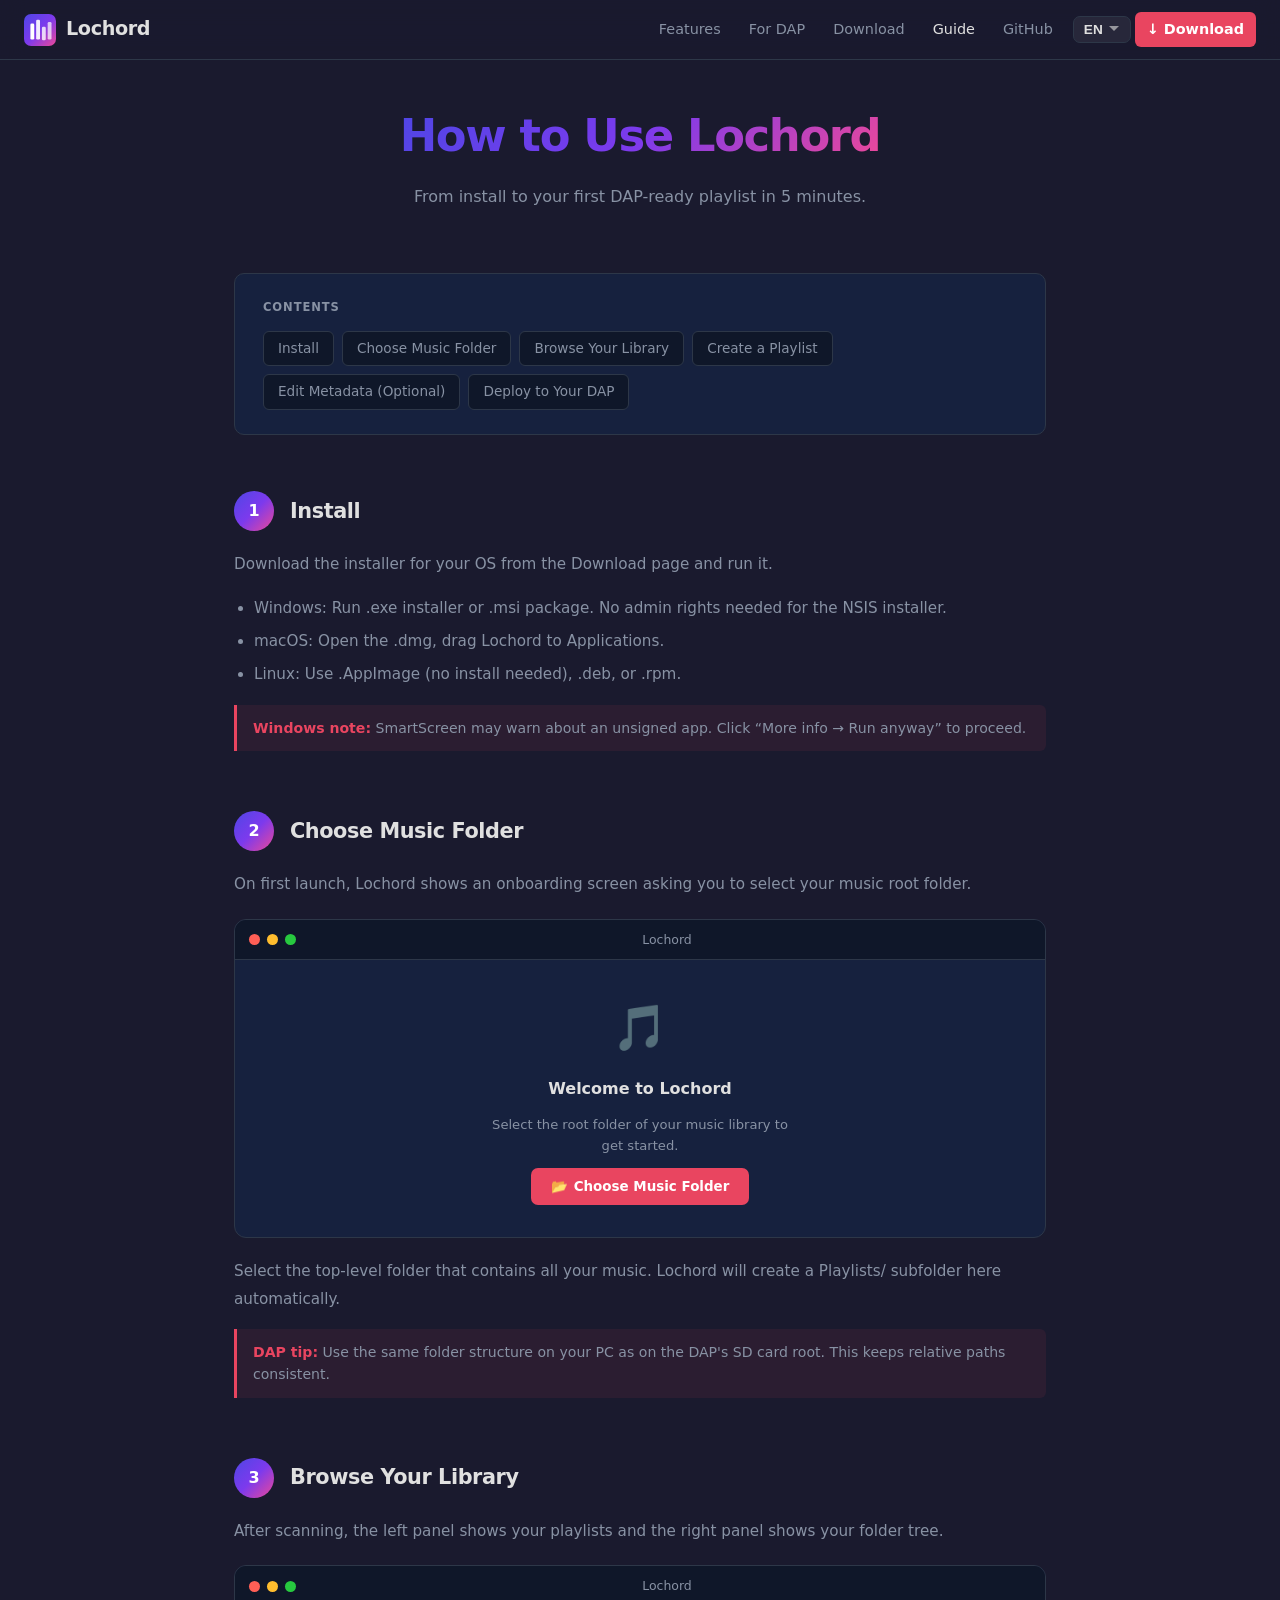
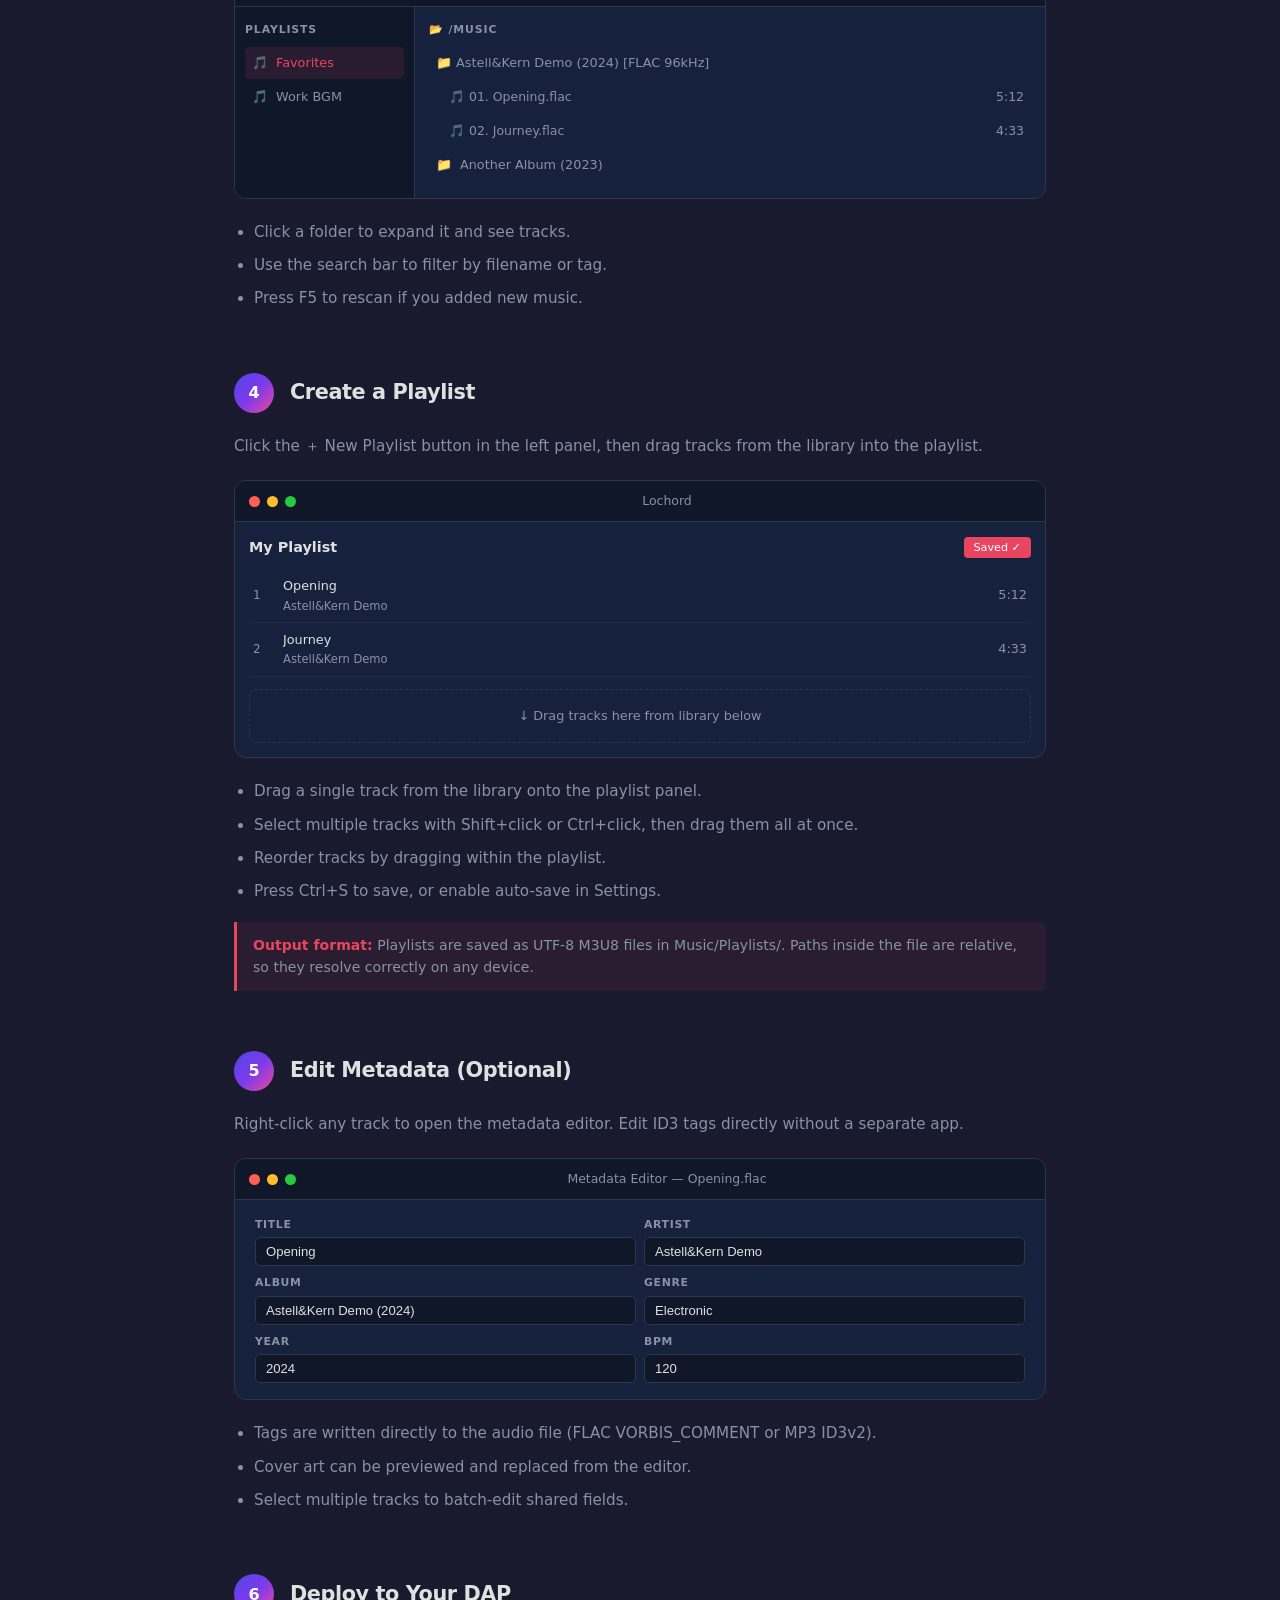
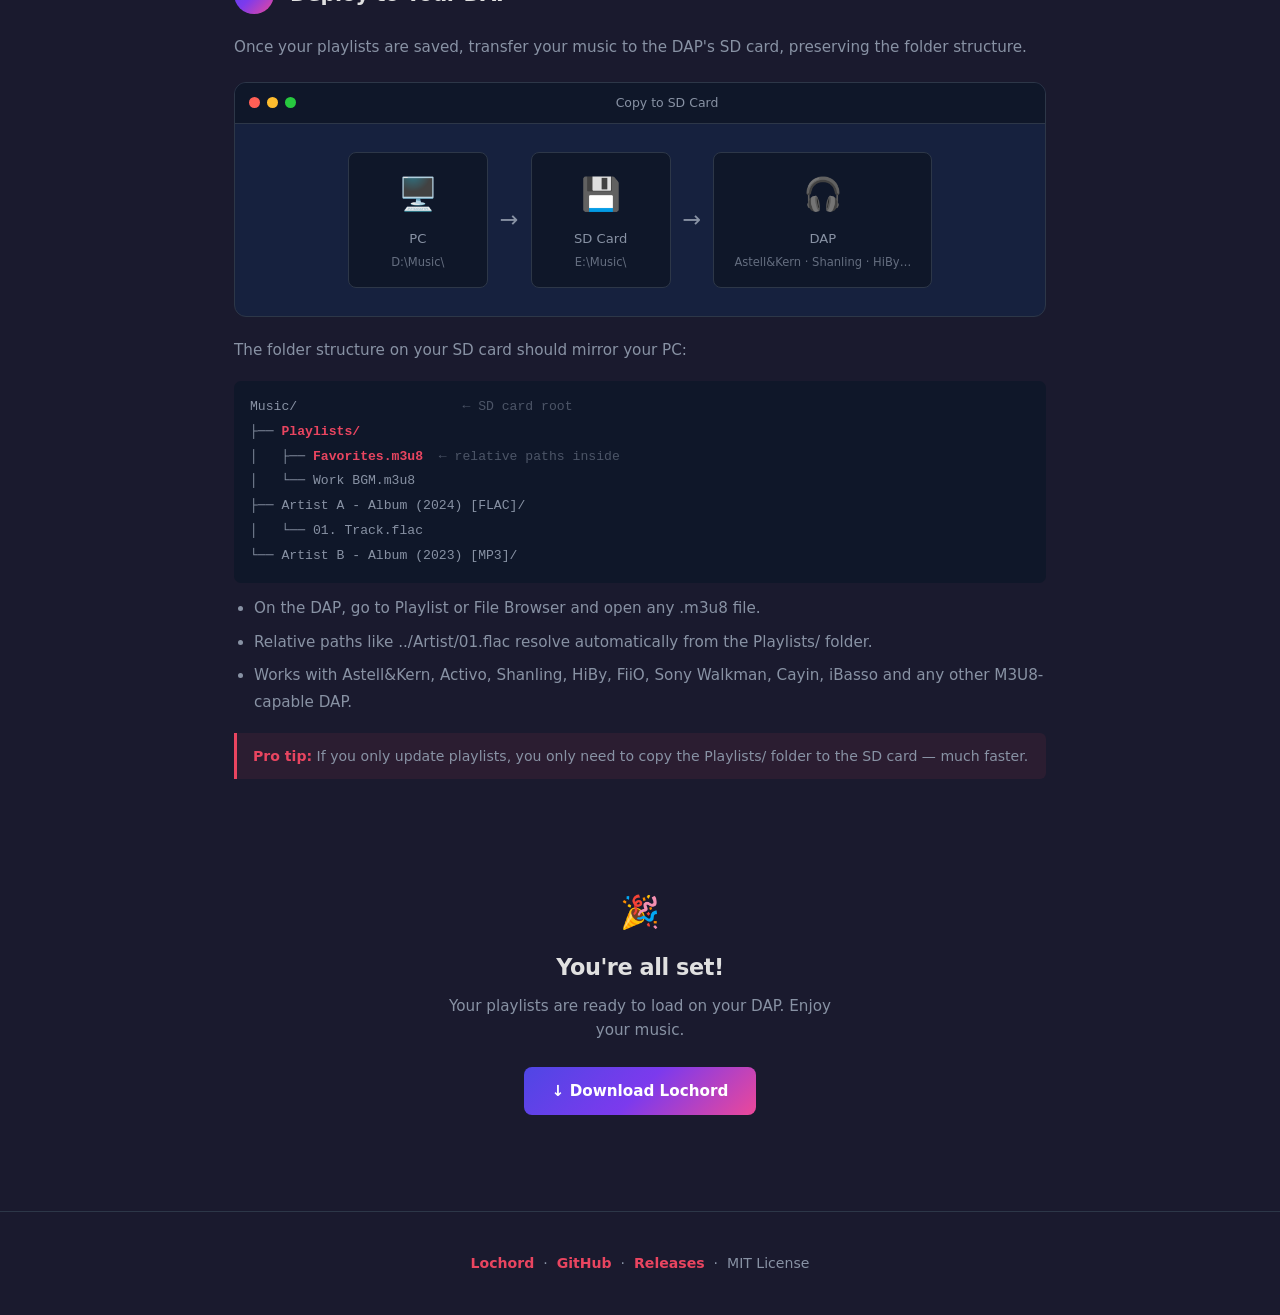
==== commit 85025306: "fix: escape unescaped double-quotes in guide.html translations JS syntax error from unescaped ASCII " ====
--- a/guide.html
+++ b/guide.html
@@ -793,7 +793,7 @@
     "s1.li1": "Windows: Run .exe installer or .msi package. No admin rights needed for the NSIS installer.",
     "s1.li2": "macOS: Open the .dmg, drag Lochord to Applications.",
     "s1.li3": "Linux: Use .AppImage (no install needed), .deb, or .rpm.",
-    "s1.tip.label": "Windows note:", "s1.tip.text": " SmartScreen may warn about an unsigned app. Click "More info → Run anyway" to proceed.",
+    "s1.tip.label": "Windows note:", "s1.tip.text": " SmartScreen may warn about an unsigned app. Click \u201cMore info \u2192 Run anyway\u201d to proceed.",
     "s2.title": "Choose Music Folder",
     "s2.p1": "On first launch, Lochord shows an onboarding screen asking you to select your music root folder.",
     "s2.mock.title": "Welcome to Lochord",
@@ -976,7 +976,7 @@
     "s1.li1": "Windows：运行 .exe 安装程序或 .msi 安装包，NSIS 安装程序无需管理员权限。",
     "s1.li2": "macOS：打开 .dmg，将 Lochord 拖入应用程序文件夹。",
     "s1.li3": "Linux：使用 .AppImage（无需安装）、.deb 或 .rpm。",
-    "s1.tip.label": "Windows 提示：", "s1.tip.text": " SmartScreen 可能会对未签名应用发出警告，点击"更多信息 → 仍要运行"即可继续。",
+    "s1.tip.label": "Windows 提示：", "s1.tip.text": " SmartScreen 可能会对未签名应用发出警告，点击\u300c更多信息 \u2192 仍要运行\u300d即可继续。",
     "s2.title": "选择音乐文件夹",
     "s2.p1": "首次启动时，Lochord 会显示引导页面，要求您选择音乐库的根目录。",
     "s2.mock.title": "欢迎使用 Lochord",
@@ -992,7 +992,7 @@
     "s3.li2": "使用搜索栏按文件名或标签筛选。",
     "s3.li3": "添加新音乐后按 F5 重新扫描。",
     "s4.title": "创建播放列表",
-    "s4.p1": "点击左侧面板的"＋ 新建播放列表"按钮，然后从音乐库拖拽曲目添加。",
+    "s4.p1": "点击左侧面板的\u300c＋ 新建播放列表\u300d按钮，然后从音乐库拖拽曲目添加。",
     "s4.newBtn": "＋ 新建播放列表",
     "s4.mock.name": "我的播放列表", "s4.mock.saved": "已保存 ✓",
     "s4.mock.hint": "↓ 从下方音乐库拖拽曲目到此处",
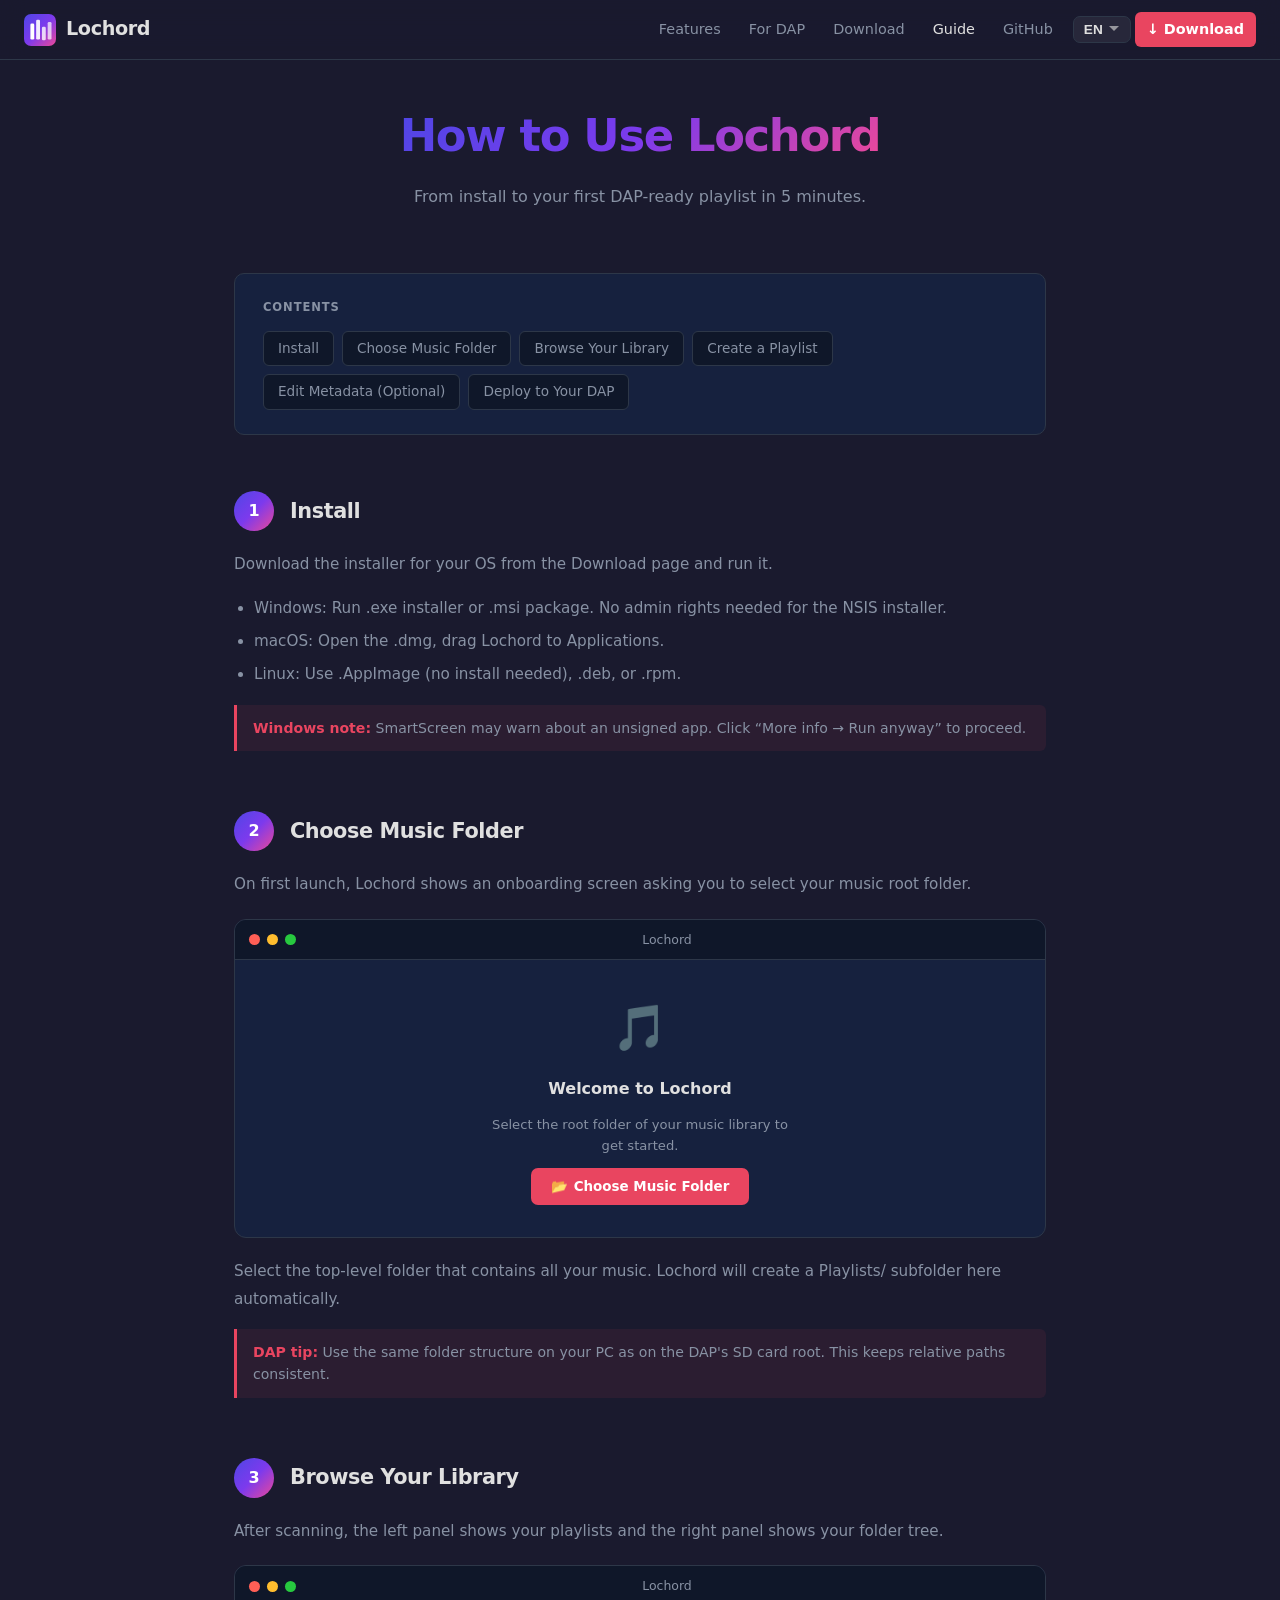
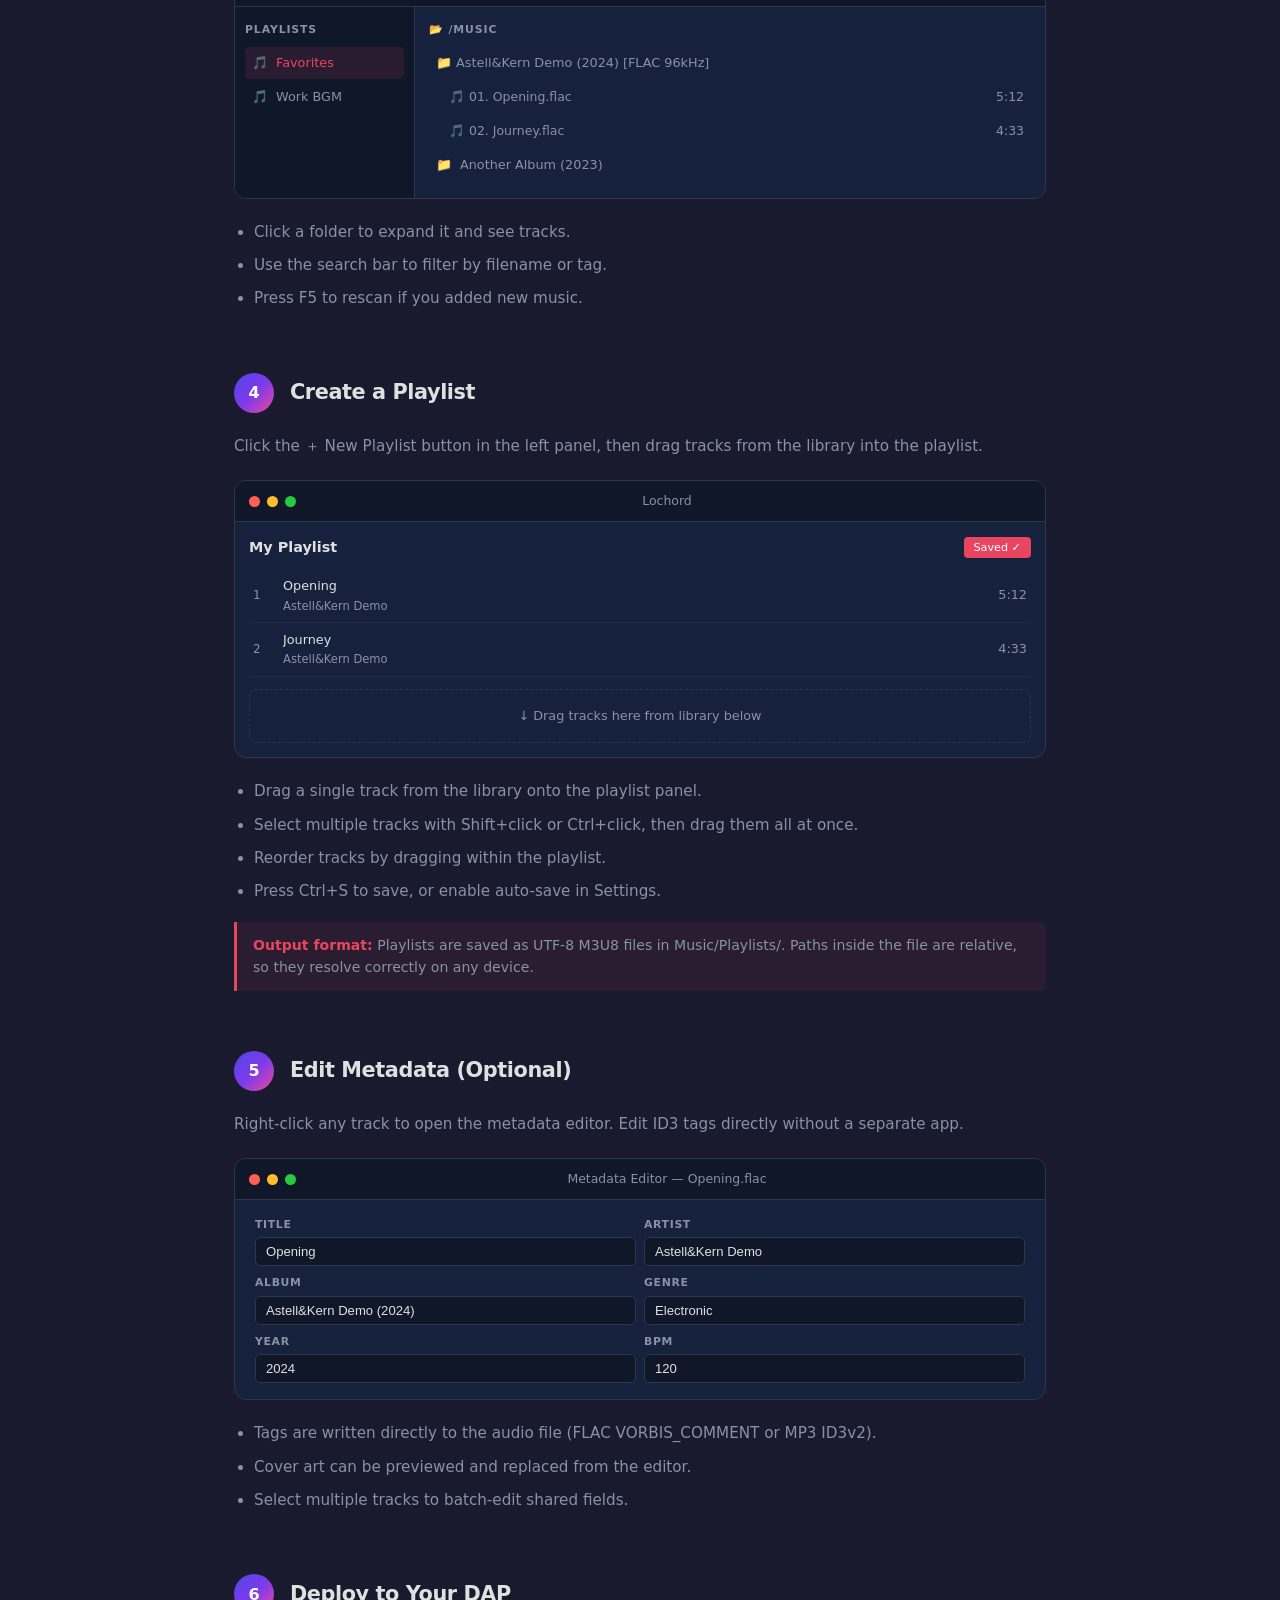
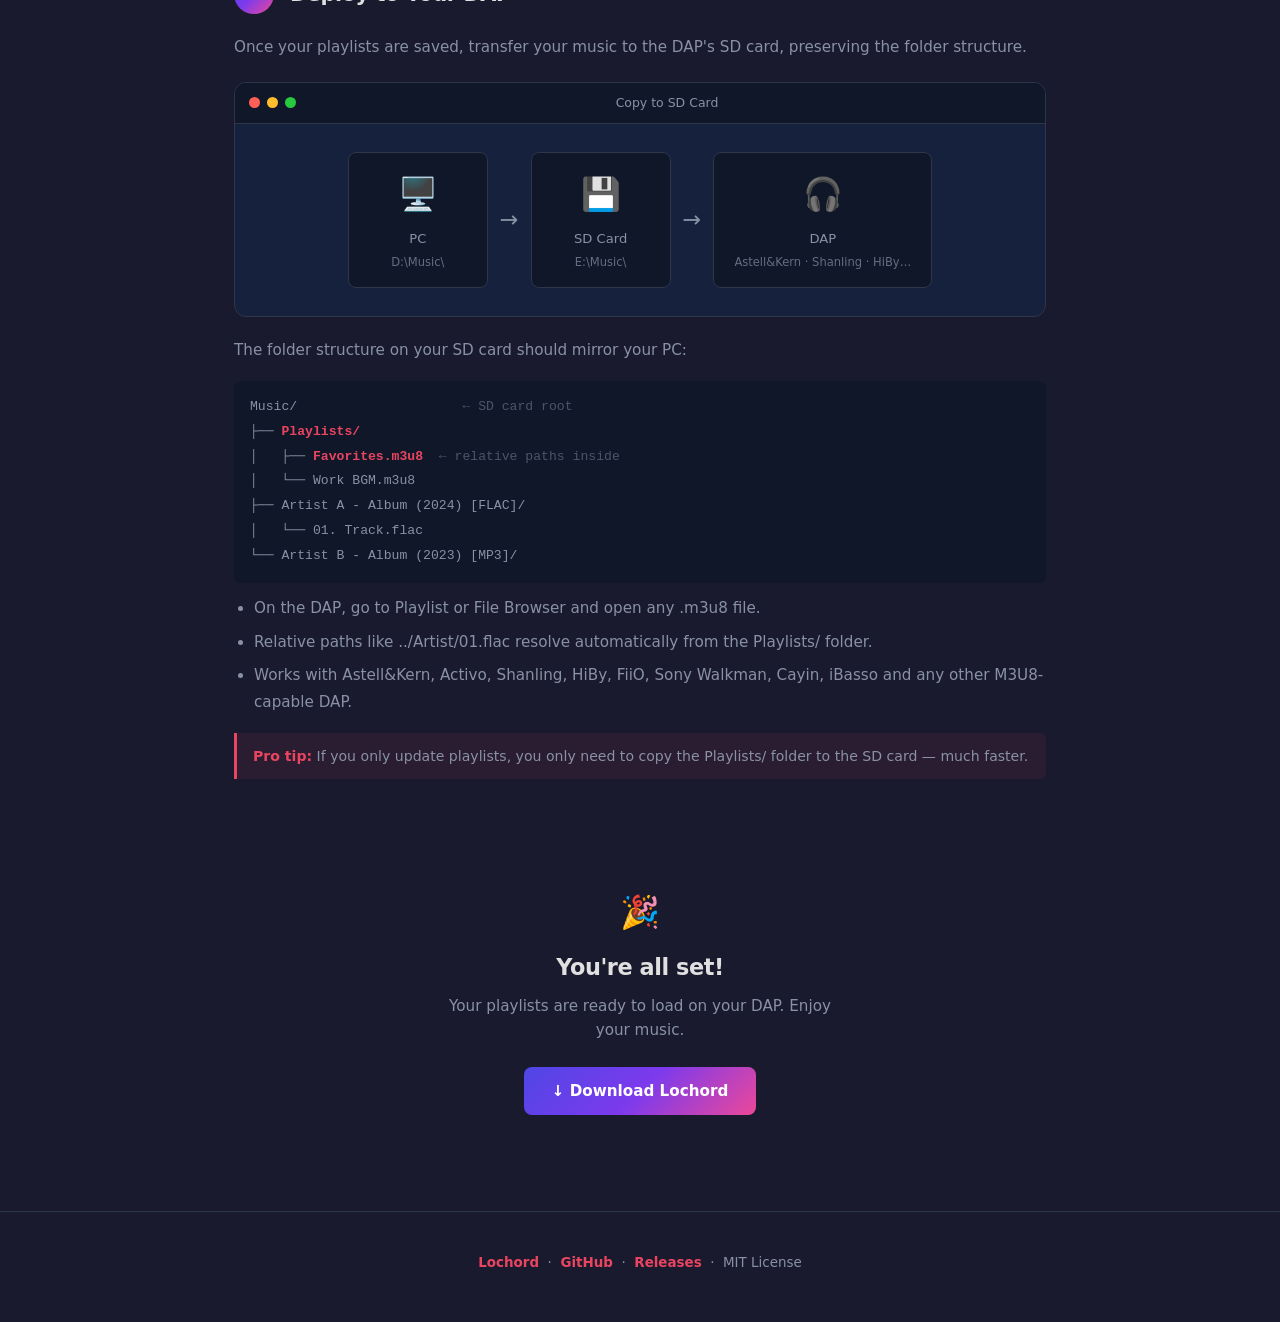
==== commit c2ad65fc: "refactor: extract shared CSS, translations, and i18n engine to assets/ - assets/style.css: shared re" ====
--- a/guide.html
+++ b/guide.html
@@ -1,145 +1,28 @@
-<!DOCTYPE html>
+﻿<!DOCTYPE html>
 <html lang="en">
 <head>
   <meta charset="UTF-8" />
   <meta name="viewport" content="width=device-width, initial-scale=1.0" />
-  <meta name="description" content="Lochord Guide — How to use Lochord to manage your music library and create M3U8 playlists for DAP." />
-  <title data-i18n="meta.title">Lochord — How to Use</title>
+  <meta name="description" id="meta-desc" content="Step-by-step guide to install Lochord, scan your music library, create M3U8 playlists, edit ID3 metadata, and deploy to your DAP (Astell&amp;Kern, Shanling, HiBy, FiiO)." />
+  <meta name="keywords"    id="meta-kw"   content="Lochord guide, M3U8 playlist tutorial, DAP playlist setup, music library management, ID3 metadata editor, Astell&Kern guide" />
+  <meta property="og:type"        content="article" />
+  <meta property="og:url"         content="https://kakeru-ikeda.github.io/lochord-landing/guide.html" />
+  <meta property="og:title"       id="og-title" content="Lochord Guide — How to Create DAP Playlists" />
+  <meta property="og:description" id="og-desc"  content="Step-by-step guide: install, scan library, build M3U8 playlists, edit metadata, copy to DAP." />
+  <meta property="og:image"       content="https://raw.githubusercontent.com/kakeru-ikeda/Lochord/main/app-icon.svg" />
+  <meta name="twitter:card"        content="summary" />
+  <meta name="twitter:title"       id="tw-title" content="Lochord Guide — How to Create DAP Playlists" />
+  <meta name="twitter:description" id="tw-desc"  content="Step-by-step guide: install, scan library, build M3U8 playlists, edit metadata, copy to DAP." />
+  <link rel="canonical" href="https://kakeru-ikeda.github.io/lochord-landing/guide.html" />
+  <link rel="alternate" hreflang="en" href="https://kakeru-ikeda.github.io/lochord-landing/guide.html?lang=en" />
+  <link rel="alternate" hreflang="ja" href="https://kakeru-ikeda.github.io/lochord-landing/guide.html?lang=ja" />
+  <link rel="alternate" hreflang="ko" href="https://kakeru-ikeda.github.io/lochord-landing/guide.html?lang=ko" />
+  <link rel="alternate" hreflang="zh" href="https://kakeru-ikeda.github.io/lochord-landing/guide.html?lang=zh" />
+  <link rel="alternate" hreflang="x-default" href="https://kakeru-ikeda.github.io/lochord-landing/guide.html" />
+  <title id="page-title" data-i18n="meta.title">Lochord — How to Use</title>
   <link rel="icon" type="image/svg+xml" href="[data-uri]">
+  <link rel="stylesheet" href="assets/style.css">
   <style>
-    *, *::before, *::after { box-sizing: border-box; margin: 0; padding: 0; }
-
-    :root {
-      --bg:       #1a1a2e;
-      --surface:  #16213e;
-      --surface2: #0f1729;
-      --accent:   #e94560;
-      --accent-h: #ff5577;
-      --text:     #e0e0e0;
-      --muted:    #8892a4;
-      --border:   #2d3748;
-      --grad:     linear-gradient(135deg, #4F46E5 0%, #7C3AED 50%, #EC4899 100%);
-      --radius:   10px;
-    }
-
-    html { scroll-behavior: smooth; }
-
-    body {
-      background: var(--bg);
-      color: var(--text);
-      font-family: -apple-system, BlinkMacSystemFont, 'Segoe UI', system-ui, sans-serif;
-      line-height: 1.6;
-    }
-
-    a { color: inherit; text-decoration: none; }
-
-    /* ── Nav (shared) ── */
-    nav {
-      position: fixed;
-      top: 0; left: 0; right: 0;
-      z-index: 100;
-      background: rgba(26,26,46,0.85);
-      backdrop-filter: blur(12px);
-      -webkit-backdrop-filter: blur(12px);
-      border-bottom: 1px solid var(--border);
-      padding: 0 24px;
-      height: 60px;
-      display: flex;
-      align-items: center;
-      justify-content: space-between;
-    }
-
-    .nav-brand {
-      display: flex;
-      align-items: center;
-      gap: 10px;
-      font-size: 1.2rem;
-      font-weight: 700;
-      letter-spacing: -0.02em;
-    }
-    .nav-brand svg { width: 32px; height: 32px; flex-shrink: 0; }
-
-    .nav-links {
-      display: flex;
-      align-items: center;
-      gap: 4px;
-    }
-
-    .nav-links a {
-      color: var(--muted);
-      font-size: 0.9rem;
-      padding: 6px 12px;
-      border-radius: 6px;
-      transition: color 0.2s, background 0.2s;
-    }
-    .nav-links a:hover { color: var(--text); background: rgba(255,255,255,0.06); }
-    .nav-links a.active { color: var(--text); }
-    .nav-links .btn-primary,
-    .nav-links .btn-primary:hover { color: #fff; }
-
-    .btn-primary {
-      background: var(--accent);
-      color: #fff;
-      padding: 6px 16px;
-      border-radius: 8px;
-      font-size: 0.85rem;
-      font-weight: 600;
-      transition: background 0.2s, transform 0.2s;
-    }
-    .btn-primary:hover { background: var(--accent-h); transform: translateY(-1px); }
-
-    /* Language switcher */
-    .lang-switcher { position: relative; margin-left: 4px; }
-
-    .lang-btn {
-      display: flex;
-      align-items: center;
-      gap: 5px;
-      background: rgba(255,255,255,0.06);
-      border: 1px solid var(--border);
-      border-radius: 7px;
-      color: var(--text);
-      font-size: 0.85rem;
-      font-weight: 600;
-      padding: 5px 10px;
-      cursor: pointer;
-      transition: background 0.2s, border-color 0.2s;
-      white-space: nowrap;
-    }
-    .lang-btn:hover { background: rgba(255,255,255,0.10); border-color: var(--muted); }
-    .lang-btn svg { opacity: 0.6; transition: transform 0.2s; }
-    .lang-switcher.open .lang-btn svg { transform: rotate(180deg); }
-
-    .lang-menu {
-      display: none;
-      position: absolute;
-      right: 0;
-      top: calc(100% + 6px);
-      background: var(--surface);
-      border: 1px solid var(--border);
-      border-radius: 8px;
-      overflow: hidden;
-      box-shadow: 0 8px 24px rgba(0,0,0,0.4);
-      min-width: 130px;
-      z-index: 200;
-    }
-    .lang-switcher.open .lang-menu { display: block; }
-
-    .lang-menu button {
-      display: flex;
-      align-items: center;
-      gap: 8px;
-      width: 100%;
-      padding: 9px 14px;
-      background: none;
-      border: none;
-      color: var(--muted);
-      font-size: 0.85rem;
-      cursor: pointer;
-      transition: background 0.15s, color 0.15s;
-    }
-    .lang-menu button:hover { background: rgba(255,255,255,0.06); color: var(--text); }
-    .lang-menu button.active { color: var(--accent); background: rgba(233,69,96,0.08); }
 
     /* ── Page layout ── */
     .page-wrap {
@@ -158,13 +41,6 @@
       font-weight: 800;
       letter-spacing: -0.03em;
       margin-bottom: 12px;
-    }
-
-    .gradient-text {
-      background: var(--grad);
-      -webkit-background-clip: text;
-      -webkit-text-fill-color: transparent;
-      background-clip: text;
     }
 
     .page-header p {
@@ -463,17 +339,6 @@
       color: var(--text);
     }
 
-    /* ── Footer ── */
-    .guide-footer {
-      text-align: center;
-      padding: 40px 24px;
-      border-top: 1px solid var(--border);
-      color: var(--muted);
-      font-size: 0.88rem;
-    }
-
-    .guide-footer a { color: var(--accent); font-weight: 600; }
-    .guide-footer a:hover { color: var(--accent-h); }
 
     @media (max-width: 600px) {
       .ui-two-col { grid-template-columns: 1fr; }
@@ -768,7 +633,7 @@
 </div>
 
 <!-- ── Footer ── -->
-<div class="guide-footer">
+<footer class="site-footer">
   <p>
     <a href="index.html">Lochord</a>
     &nbsp;·&nbsp;
@@ -777,14 +642,15 @@
     <a href="https://github.com/kakeru-ikeda/Lochord/releases" target="_blank" rel="noopener" data-i18n="footer.releases">Releases</a>
     &nbsp;·&nbsp; MIT License
   </p>
-</div>
+</footer>
 
 <script>
-const T = {
+// ── Page-specific translations ───────────────────────────────────────────────
+const PAGE_T = {
   en: {
-    "nav.features": "Features", "nav.dap": "For DAP", "nav.guide": "Guide",
-    "nav.download": "Download", "nav.downloadBtn": "↓ Download",
-    "meta.title":   "Lochord — How to Use",
+    "meta.title":   "Lochord — How to Use | DAP Playlist Step-by-Step Guide",
+    "meta.description": "Step-by-step guide to install Lochord, scan your music library, build M3U8 playlists, edit ID3 metadata, and deploy to your DAP (Astell&Kern, Shanling, HiBy, FiiO).",
+    "meta.keywords":    "Lochord guide, M3U8 playlist tutorial, DAP playlist setup, music library management, ID3 metadata editor, Astell&Kern guide",
     "guide.title":  "How to Use Lochord",
     "guide.sub":    "From install to your first DAP-ready playlist in 5 minutes.",
     "guide.toc":    "Contents",
@@ -839,13 +705,12 @@
     "guide.done.title": "You're all set!",
     "guide.done.sub": "Your playlists are ready to load on your DAP. Enjoy your music.",
     "guide.done.btn": "↓ Download Lochord",
-    "footer.releases": "Releases",
   },
 
   ja: {
-    "nav.features": "機能", "nav.dap": "DAP 向け", "nav.guide": "使い方",
-    "nav.download": "ダウンロード", "nav.downloadBtn": "↓ ダウンロード",
-    "meta.title":   "Lochord — 使い方ガイド",
+    "meta.title":   "Lochord 使い方ガイド — DAPプレイリスト作成の手順",
+    "meta.description": "Lochordのインストールから音楽ライブラリのスキャン、M3U8プレイリスト作成、IDタグ編集、DAPへの転送まで、ステップバイステップで解説。",
+    "meta.keywords":    "Lochord 使い方, DAP プレイリスト 作成方法, M3U8 プレイリスト 手順, 音楽ライブラリ管理, IDタグ編集",
     "guide.title":  "Lochord の使い方",
     "guide.sub":    "インストールから最初の DAP 用プレイリスト作成まで、5 分で完了。",
     "guide.toc":    "目次",
@@ -900,13 +765,12 @@
     "guide.done.title": "準備完了！",
     "guide.done.sub": "プレイリストが DAP でいつでも再生できる状態になりました。音楽を楽しんでください。",
     "guide.done.btn": "↓ Lochord をダウンロード",
-    "footer.releases": "リリース",
   },
 
   ko: {
-    "nav.features": "기능", "nav.dap": "DAP용", "nav.guide": "사용 방법",
-    "nav.download": "다운로드", "nav.downloadBtn": "↓ 다운로드",
-    "meta.title":   "Lochord — 사용 방법",
+    "meta.title":   "Lochord 사용 가이드 — DAP 플레이리스트 만들기",
+    "meta.description": "Lochord 설치부터 음악 라이브러리 스캔, M3U8 플레이리스트 생성, ID3 메타데이터 편집, DAP 전송까지 단계별 안내.",
+    "meta.keywords":    "Lochord 가이드, DAP 플레이리스트 만들기, M3U8 플레이리스트 튜토리얼, 음악 라이브러리 관리, ID3 태그 편집",
     "guide.title":  "Lochord 사용 방법",
     "guide.sub":    "설치부터 첫 DAP 플레이리스트 완성까지 5분이면 충분합니다.",
     "guide.toc":    "목차",
@@ -961,13 +825,12 @@
     "guide.done.title": "준비 완료!",
     "guide.done.sub": "플레이리스트가 DAP에서 바로 재생할 수 있는 상태입니다. 음악을 즐기세요.",
     "guide.done.btn": "↓ Lochord 다운로드",
-    "footer.releases": "릴리스",
   },
 
   zh: {
-    "nav.features": "功能", "nav.dap": "DAP 专区", "nav.guide": "使用指南",
-    "nav.download": "下载", "nav.downloadBtn": "↓ 下载",
-    "meta.title":   "Lochord — 使用指南",
+    "meta.title":   "Lochord 使用指南 — DAP 播放列表创建教程",
+    "meta.description": "从安装 Lochord、扫描音乐库、创建 M3U8 播放列表、编辑 ID3 元数据，到将播放列表复制到 DAP 的完整步骤说明。",
+    "meta.keywords":    "Lochord 使用教程, DAP 播放列表创建, M3U8 播放列表教程, 音乐库管理, ID3 标签编辑",
     "guide.title":  "Lochord 使用指南",
     "guide.sub":    "从安装到生成第一个 DAP 可用的播放列表，5 分钟搞定。",
     "guide.toc":    "目录",
@@ -1022,38 +885,11 @@
     "guide.done.title": "大功告成！",
     "guide.done.sub": "播放列表已准备好，可在 DAP 上加载播放。尽情享受音乐吧。",
     "guide.done.btn": "↓ 下载 Lochord",
-    "footer.releases": "版本发布",
   },
 };
-
-const LANG_LABELS = { en: "EN", ja: "JA", ko: "KO", zh: "ZH" };
-const HTML_LANGS  = { en: "en", ja: "ja", ko: "ko", zh: "zh" };
-
-function applyLang(lang) {
-  const dict = T[lang] || T.en;
-  document.querySelectorAll('[data-i18n]').forEach(el => {
-    const key = el.getAttribute('data-i18n');
-    if (dict[key] !== undefined) el.textContent = dict[key];
-  });
-  document.documentElement.lang = HTML_LANGS[lang] || 'en';
-  document.getElementById('currentLangLabel').textContent = LANG_LABELS[lang] || 'EN';
-  document.querySelectorAll('#langMenu button').forEach(b => b.classList.toggle('active', b.dataset.lang === lang));
-  localStorage.setItem('lochord-lang', lang);
-}
-
-const switcher = document.getElementById('langSwitcher');
-document.getElementById('langBtn').addEventListener('click', e => { e.stopPropagation(); switcher.classList.toggle('open'); });
-document.addEventListener('click', () => switcher.classList.remove('open'));
-document.querySelectorAll('#langMenu button').forEach(btn => {
-  btn.addEventListener('click', e => { e.stopPropagation(); applyLang(btn.dataset.lang); switcher.classList.remove('open'); });
-});
-
-(function() {
-  const saved   = localStorage.getItem('lochord-lang');
-  const browser = (navigator.language || '').toLowerCase().slice(0,2);
-  applyLang(saved || (['ja','ko','zh'].includes(browser) ? browser : 'en'));
-})();
 </script>
+<script src="assets/translations.js"></script>
+<script src="assets/i18n.js"></script>
 
 </body>
 </html>
--- a/assets/style.css
+++ b/assets/style.css
@@ -0,0 +1,206 @@
+/* ── Lochord Shared Styles ──────────────────────────────────────────────────
+   Used by index.html and guide.html
+   Page-specific styles live in each file's <style> block.
+   ────────────────────────────────────────────────────────────────────────── */
+
+*, *::before, *::after { box-sizing: border-box; margin: 0; padding: 0; }
+
+:root {
+  --bg:       #1a1a2e;
+  --surface:  #16213e;
+  --surface2: #0f1729;
+  --accent:   #e94560;
+  --accent-h: #ff5577;
+  --text:     #e0e0e0;
+  --muted:    #8892a4;
+  --border:   #2d3748;
+  --grad:     linear-gradient(135deg, #4F46E5 0%, #7C3AED 50%, #EC4899 100%);
+  --radius:   10px;
+}
+
+html { scroll-behavior: smooth; }
+
+body {
+  background: var(--bg);
+  color: var(--text);
+  font-family: -apple-system, BlinkMacSystemFont, 'Segoe UI', system-ui, sans-serif;
+  line-height: 1.6;
+  min-height: 100vh;
+}
+
+a { color: inherit; text-decoration: none; }
+
+/* ── Nav ──────────────────────────────────────────────────────────────────── */
+nav {
+  position: fixed;
+  top: 0; left: 0; right: 0;
+  z-index: 100;
+  background: rgba(26, 26, 46, 0.85);
+  backdrop-filter: blur(12px);
+  -webkit-backdrop-filter: blur(12px);
+  border-bottom: 1px solid var(--border);
+  padding: 0 24px;
+  height: 60px;
+  display: flex;
+  align-items: center;
+  justify-content: space-between;
+}
+
+.nav-brand {
+  display: flex;
+  align-items: center;
+  gap: 10px;
+  font-size: 1.2rem;
+  font-weight: 700;
+  letter-spacing: -0.02em;
+}
+.nav-brand svg { width: 32px; height: 32px; flex-shrink: 0; }
+
+.nav-links {
+  display: flex;
+  align-items: center;
+  gap: 4px;
+}
+.nav-links a {
+  color: var(--muted);
+  font-size: 0.9rem;
+  padding: 6px 12px;
+  border-radius: 6px;
+  transition: color 0.2s, background 0.2s;
+}
+.nav-links a:hover         { color: var(--text); background: rgba(255,255,255,0.06); }
+.nav-links a.active        { color: var(--text); }
+/* btn-primary inside nav must stay white regardless of .nav-links a specificity */
+.nav-links .btn-primary,
+.nav-links .btn-primary:hover { color: #fff; }
+
+/* ── Language Switcher ───────────────────────────────────────────────────── */
+.lang-switcher { position: relative; margin-left: 4px; }
+
+.lang-btn {
+  display: flex;
+  align-items: center;
+  gap: 5px;
+  background: rgba(255,255,255,0.06);
+  border: 1px solid var(--border);
+  border-radius: 7px;
+  color: var(--text);
+  font-size: 0.85rem;
+  font-weight: 600;
+  padding: 5px 10px;
+  cursor: pointer;
+  transition: background 0.2s, border-color 0.2s;
+  white-space: nowrap;
+}
+.lang-btn:hover { background: rgba(255,255,255,0.10); border-color: var(--muted); }
+.lang-btn svg { opacity: 0.6; transition: transform 0.2s; }
+.lang-switcher.open .lang-btn svg { transform: rotate(180deg); }
+
+.lang-menu {
+  display: none;
+  position: absolute;
+  right: 0;
+  top: calc(100% + 6px);
+  background: var(--surface);
+  border: 1px solid var(--border);
+  border-radius: 8px;
+  overflow: hidden;
+  box-shadow: 0 8px 24px rgba(0,0,0,0.4);
+  min-width: 130px;
+  z-index: 200;
+}
+.lang-switcher.open .lang-menu { display: block; }
+
+.lang-menu button {
+  display: flex;
+  align-items: center;
+  gap: 8px;
+  width: 100%;
+  padding: 9px 14px;
+  background: none;
+  border: none;
+  color: var(--muted);
+  font-size: 0.85rem;
+  cursor: pointer;
+  transition: background 0.15s, color 0.15s;
+  text-align: left;
+}
+.lang-menu button:hover  { background: rgba(255,255,255,0.06); color: var(--text); }
+.lang-menu button.active { color: var(--accent); background: rgba(233,69,96,0.08); }
+
+/* ── Buttons ─────────────────────────────────────────────────────────────── */
+.btn {
+  display: inline-flex;
+  align-items: center;
+  gap: 8px;
+  padding: 8px 20px;
+  border-radius: 8px;
+  font-size: 0.9rem;
+  font-weight: 600;
+  cursor: pointer;
+  transition: all 0.2s;
+  border: none;
+  text-decoration: none;
+}
+.btn-primary {
+  background: var(--accent);
+  color: #fff;
+  padding: 6px 16px;
+  border-radius: 8px;
+  font-size: 0.85rem;
+  font-weight: 600;
+  transition: background 0.2s, transform 0.2s;
+}
+.btn-primary:hover { background: var(--accent-h); transform: translateY(-1px); box-shadow: 0 4px 20px rgba(233,69,96,0.4); }
+
+.btn-outline {
+  background: transparent;
+  color: var(--text);
+  border: 1px solid var(--border);
+}
+.btn-outline:hover { border-color: var(--muted); background: rgba(255,255,255,0.04); }
+
+.btn-grad {
+  background: var(--grad);
+  color: #fff;
+  font-size: 1rem;
+  padding: 14px 32px;
+}
+.btn-grad:hover { opacity: 0.9; transform: translateY(-2px); box-shadow: 0 6px 28px rgba(124,58,237,0.45); }
+
+/* ── Gradient Text ───────────────────────────────────────────────────────── */
+.gradient-text {
+  background: var(--grad);
+  -webkit-background-clip: text;
+  -webkit-text-fill-color: transparent;
+  background-clip: text;
+}
+
+/* ── Site Footer ─────────────────────────────────────────────────────────── */
+.site-footer {
+  text-align: center;
+  padding: 40px 24px;
+  border-top: 1px solid var(--border);
+  color: var(--muted);
+  font-size: 0.84rem;
+}
+.site-footer p { margin-bottom: 8px; }
+.site-footer a { color: var(--accent); font-weight: 600; transition: color 0.2s; }
+.site-footer a:hover { color: var(--accent-h); }
+
+.footer-brand {
+  display: flex;
+  align-items: center;
+  justify-content: center;
+  gap: 10px;
+  font-size: 1.1rem;
+  font-weight: 700;
+  margin-bottom: 16px;
+}
+.footer-brand svg { width: 28px; height: 28px; }
+
+/* ── Responsive Nav ──────────────────────────────────────────────────────── */
+@media (max-width: 640px) {
+  nav { padding: 0 12px; }
+  .nav-links a:not(.nav-dl-btn):not(.btn-primary) { display: none; }
+}
